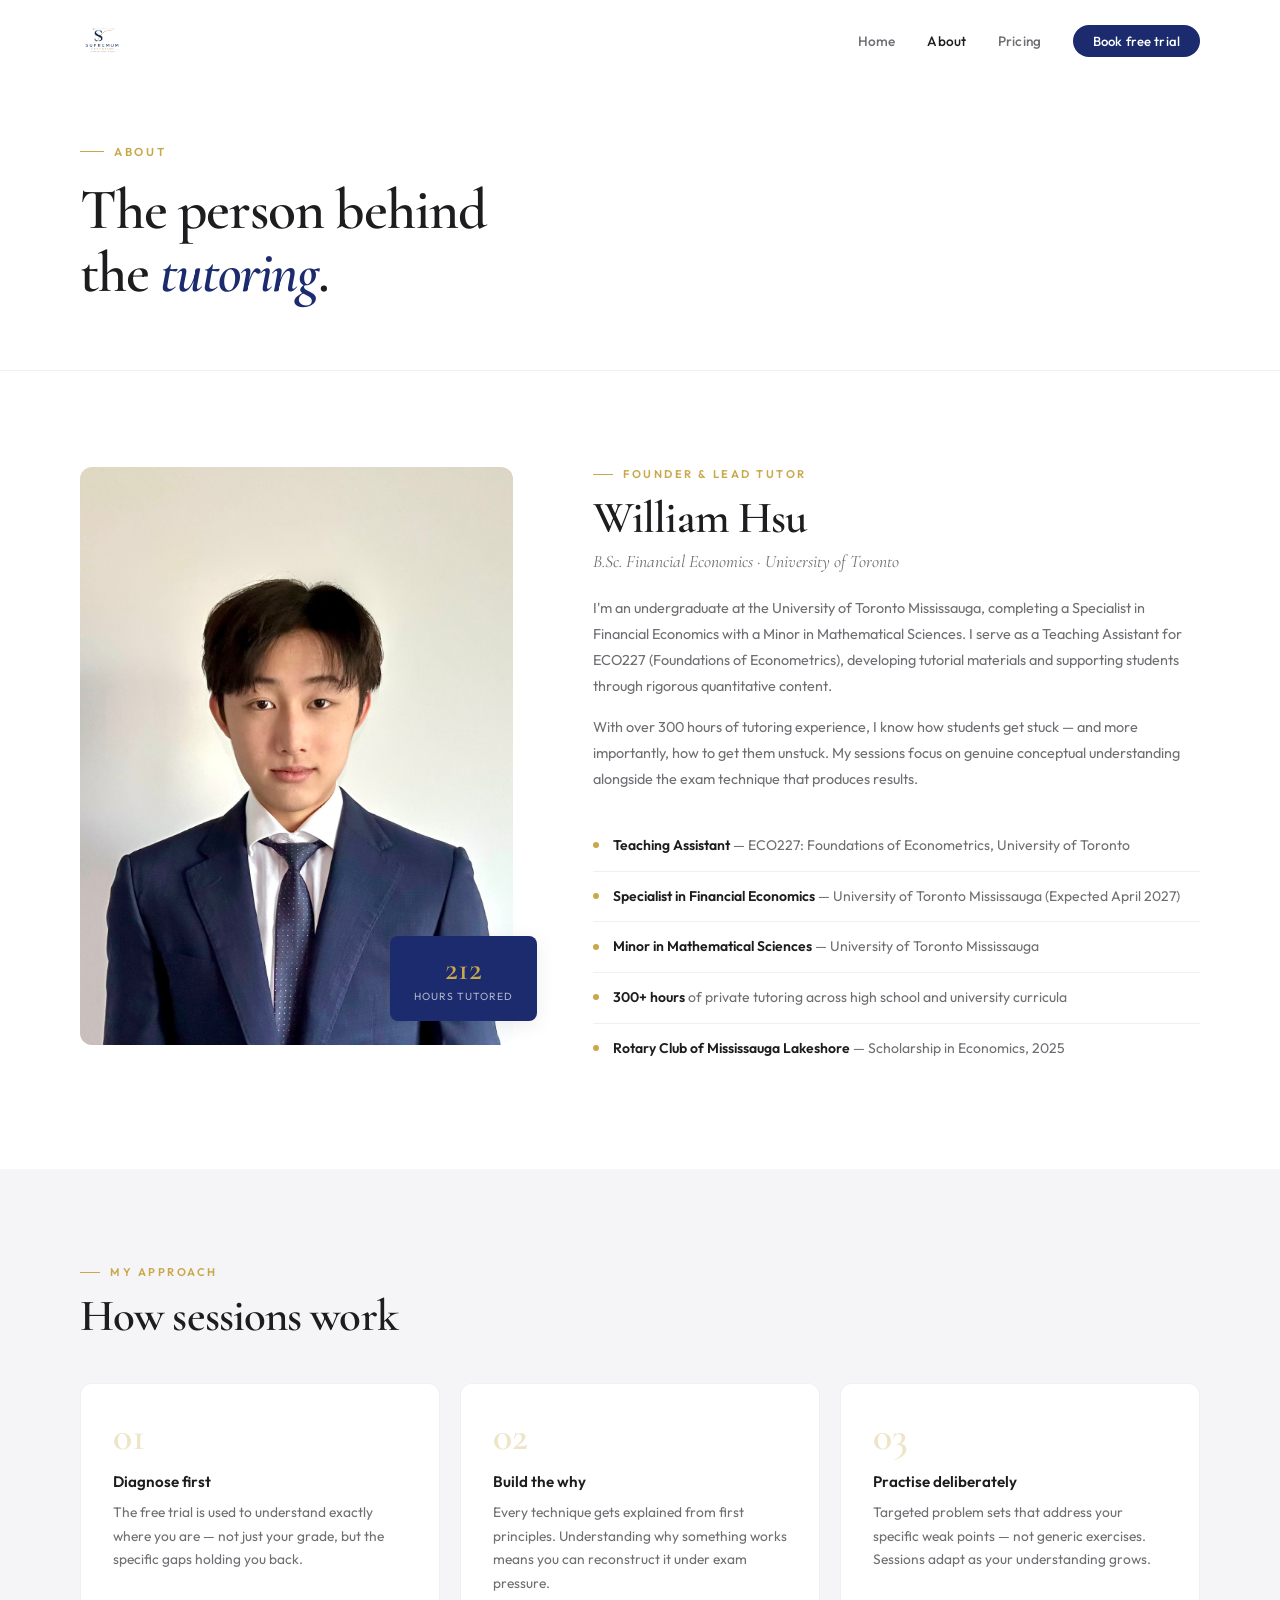
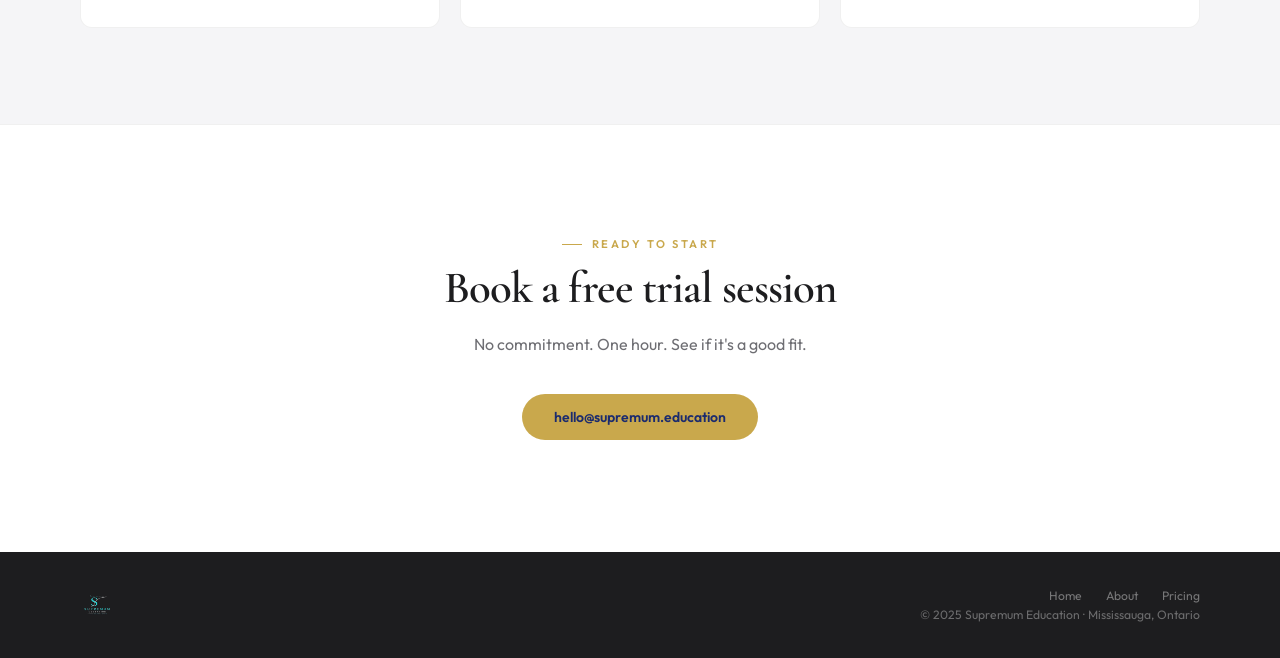
==== about/index.html @ 0abe9267 "Update index.html" ====
<!DOCTYPE html>
<html lang="en">
<head>
    <meta charset="UTF-8">
    <meta name="viewport" content="width=device-width, initial-scale=1.0">
    <title>About | Supremum Education</title>
    <meta name="description" content="Meet William Hsu — Teaching Assistant at the University of Toronto and founder of Supremum Education.">
    <link rel="icon" type="image/png" href="../logo.png">
    <link rel="preconnect" href="https://fonts.googleapis.com">
    <link rel="preconnect" href="https://fonts.gstatic.com" crossorigin>
    <link href="https://fonts.googleapis.com/css2?family=Cormorant+Garamond:ital,wght@0,300;0,400;0,500;0,600;0,700;1,400;1,500&family=Outfit:wght@300;400;500;600&display=swap" rel="stylesheet">
    <link rel="stylesheet" href="../style.css">
</head>
<body>

<div id="scroll-progress"></div>

<nav id="navbar" class="scrolled">
    <div class="nav-logo">
        <a href="/"><img src="../logo.png" alt="Supremum Education"></a>
    </div>
    <ul class="nav-links">
        <li><a href="/">Home</a></li>
        <li><a href="/about/" class="active">About</a></li>
        <li><a href="/pricing/">Pricing</a></li>
        <li><a href="/#contact" class="nav-cta">Book free trial</a></li>
    </ul>
    <button class="hamburger" id="hamburger" aria-label="Toggle menu" aria-expanded="false">
        <span></span><span></span><span></span>
    </button>
</nav>

<div class="page-hero">
    <div class="page-hero-content">
        <div class="page-eyebrow">About</div>
        <h1>The person behind<br>the <em>tutoring</em>.</h1>
    </div>
</div>

<section id="about-content">
    <div class="about-grid">
        <div class="about-image-wrap reveal">
            <div class="about-frame">
                <img src="../headshot.jpg" alt="William Hsu" onerror="this.style.display='none';this.nextElementSibling.style.display='flex'">
                <div class="about-placeholder" style="display:none;">
                    <svg width="48" height="48" viewBox="0 0 24 24" fill="none" stroke="currentColor" stroke-width="0.8" opacity="0.3"><path d="M20 21v-2a4 4 0 0 0-4-4H8a4 4 0 0 0-4 4v2"/><circle cx="12" cy="7" r="4"/></svg>
                    <span style="opacity:0.35;font-size:0.75rem;">headshot.jpg</span>
                </div>
            </div>
            <div class="about-badge">
                <div class="badge-num" data-count="300">300</div>
                <div class="badge-label">Hours tutored</div>
            </div>
        </div>
        <div>
            <div class="section-tag reveal">Founder & lead tutor</div>
            <h2 class="section-h2 reveal d1" style="margin-bottom:0.4rem;">William Hsu</h2>
            <div class="about-role reveal d1">B.Sc. Financial Economics · University of Toronto</div>
            <p class="about-bio reveal d2">I'm an undergraduate at the University of Toronto Mississauga, completing a Specialist in Financial Economics with a Minor in Mathematical Sciences. I serve as a Teaching Assistant for ECO227 (Foundations of Econometrics), developing tutorial materials and supporting students through rigorous quantitative content.</p>
            <p class="about-bio reveal d2">With over 300 hours of tutoring experience, I know how students get stuck — and more importantly, how to get them unstuck. My sessions focus on genuine conceptual understanding alongside the exam technique that produces results.</p>
            <ul class="credentials reveal d3">
                <li class="cred"><div class="cred-dot"></div><div class="cred-text"><strong>Teaching Assistant</strong> — ECO227: Foundations of Econometrics, University of Toronto</div></li>
                <li class="cred"><div class="cred-dot"></div><div class="cred-text"><strong>Specialist in Financial Economics</strong> — University of Toronto Mississauga (Expected April 2027)</div></li>
                <li class="cred"><div class="cred-dot"></div><div class="cred-text"><strong>Minor in Mathematical Sciences</strong> — University of Toronto Mississauga</div></li>
                <li class="cred"><div class="cred-dot"></div><div class="cred-text"><strong>300+ hours</strong> of private tutoring across high school and university curricula</div></li>
                <li class="cred"><div class="cred-dot"></div><div class="cred-text"><strong>Rotary Club of Mississauga Lakeshore</strong> — Scholarship in Economics, 2025</div></li>
            </ul>
        </div>
    </div>
</section>

<div class="approach-strip">
    <div class="section-inner" style="margin-bottom:2.5rem;">
        <div class="section-tag reveal">My approach</div>
        <h2 class="section-h2 reveal d1" style="margin-bottom:0;">How sessions work</h2>
    </div>
    <div class="approach-grid">
        <div class="approach-card reveal">
            <div class="approach-num">01</div>
            <div class="approach-title">Diagnose first</div>
            <p class="approach-desc">The free trial is used to understand exactly where you are — not just your grade, but the specific gaps holding you back.</p>
        </div>
        <div class="approach-card reveal d1">
            <div class="approach-num">02</div>
            <div class="approach-title">Build the why</div>
            <p class="approach-desc">Every technique gets explained from first principles. Understanding why something works means you can reconstruct it under exam pressure.</p>
        </div>
        <div class="approach-card reveal d2">
            <div class="approach-num">03</div>
            <div class="approach-title">Practise deliberately</div>
            <p class="approach-desc">Targeted problem sets that address your specific weak points — not generic exercises. Sessions adapt as your understanding grows.</p>
        </div>
    </div>
</div>

<section class="cta-section">
    <div class="section-tag reveal" style="justify-content:center;">Ready to start</div>
    <h2 class="section-h2 reveal d1" style="text-align:center;">Book a free trial session</h2>
    <p class="reveal d2">No commitment. One hour. See if it's a good fit.</p>
    <div class="reveal d3">
        <a href="mailto:hello@supremum.education" class="btn-gold">hello@supremum.education</a>
    </div>
</section>

<footer>
    <img src="../logo.png" alt="Supremum Education">
    <div class="footer-right">
        <div class="footer-links">
            <a href="/">Home</a>
            <a href="/about/">About</a>
            <a href="/pricing/">Pricing</a>
        </div>
        <div class="footer-copy">© 2025 Supremum Education · Mississauga, Ontario</div>
    </div>
</footer>

<script src="../main.js"></script>
</body>
</html>
---- style.css ----
/* ═══════════════════════════════════════════════
   Supremum Education — style.css
   Clean, minimal, Apple-inspired design system
═══════════════════════════════════════════════ */

:root {
  --bg:           #FFFFFF;
  --bg-soft:      #F5F5F7;
  --bg-subtle:    #FAFAFA;
  --navy:         #1B2B6E;
  --navy-dark:    #0f1a45;
  --gold:         #C9A84C;
  --gold-light:   #dfc06e;
  --gold-pale:    #F5EDD8;
  --text:         #1D1D1F;
  --text-muted:   #6E6E73;
  --text-light:   #86868B;
  --border:       rgba(0,0,0,0.1);
  --border-soft:  rgba(0,0,0,0.06);
  --ease-spring:  cubic-bezier(0.16, 1, 0.3, 1);
  --ease-out:     cubic-bezier(0.4, 0, 0.2, 1);
  --shadow-sm:    0 1px 4px rgba(0,0,0,0.06);
  --shadow-md:    0 4px 20px rgba(0,0,0,0.08);
  --shadow-lg:    0 12px 48px rgba(0,0,0,0.1);
  --radius:       12px;
  --radius-sm:    8px;
  --radius-pill:  999px;
}

*, *::before, *::after { margin: 0; padding: 0; box-sizing: border-box; }
html { scroll-behavior: smooth; }

body {
  font-family: 'Outfit', sans-serif;
  color: var(--text);
  background: var(--bg);
  overflow-x: hidden;
  -webkit-font-smoothing: antialiased;
  animation: bodyIn 0.4s ease both;
}
@keyframes bodyIn {
  from { opacity: 0; }
  to   { opacity: 1; }
}

/* ── SCROLL PROGRESS ── */
#scroll-progress {
  position: fixed; top: 0; left: 0; right: 0; height: 2px;
  background: var(--gold); transform: scaleX(0); transform-origin: left;
  z-index: 200; pointer-events: none;
  box-shadow: 0 0 6px rgba(201,168,76,0.4);
}

/* ── NAV ── */
nav {
  position: fixed; top: 0; left: 0; right: 0; z-index: 100;
  padding: 1.1rem 5rem;
  display: flex; align-items: center; justify-content: space-between;
  background: rgba(255,255,255,0.82);
  backdrop-filter: blur(20px); -webkit-backdrop-filter: blur(20px);
  border-bottom: 1px solid transparent;
  transition: border-color 0.3s, padding 0.3s var(--ease-out);
}
nav.scrolled {
  border-bottom-color: var(--border-soft);
  padding-top: 0.85rem; padding-bottom: 0.85rem;
}
.nav-logo img {
  height: 44px; width: auto; display: block;
  transition: transform 0.3s var(--ease-spring), opacity 0.2s;
}
.nav-logo img:hover { transform: scale(1.04); }

.nav-links { display: flex; gap: 2rem; list-style: none; align-items: center; }
.nav-links a {
  text-decoration: none; color: var(--text-muted);
  font-size: 0.85rem; font-weight: 500; letter-spacing: 0.01em;
  transition: color 0.2s; position: relative;
}
.nav-links a:not(.nav-cta):hover { color: var(--text); }
.nav-links a.active { color: var(--text); }

.nav-cta {
  background: var(--navy) !important; color: #fff !important;
  padding: 0.5rem 1.25rem; border-radius: var(--radius-pill);
  font-size: 0.82rem !important; font-weight: 500 !important;
  transition: background 0.25s, transform 0.2s var(--ease-spring),
              box-shadow 0.25s !important;
}
.nav-cta:hover {
  background: var(--navy-dark) !important;
  transform: translateY(-1px) !important;
  box-shadow: 0 4px 16px rgba(27,43,110,0.22) !important;
}

/* Hamburger */
.hamburger {
  display: none; flex-direction: column; gap: 5px;
  background: none; border: none; cursor: pointer; padding: 4px;
}
.hamburger span {
  display: block; width: 22px; height: 1.5px;
  background: var(--text); border-radius: 2px;
  transition: transform 0.3s var(--ease-spring), opacity 0.2s;
}
.hamburger.open span:nth-child(1) { transform: translateY(6.5px) rotate(45deg); }
.hamburger.open span:nth-child(2) { opacity: 0; }
.hamburger.open span:nth-child(3) { transform: translateY(-6.5px) rotate(-45deg); }

/* ── INNER PAGE HEADER ── */
.page-hero {
  background: var(--bg);
  padding: 9rem 5rem 4rem;
  border-bottom: 1px solid var(--border-soft);
}
.page-hero-content { max-width: 1200px; margin: 0 auto; }
.page-eyebrow {
  color: var(--gold); font-size: 0.72rem; font-weight: 600;
  letter-spacing: 0.22em; text-transform: uppercase;
  display: flex; align-items: center; gap: 0.65rem; margin-bottom: 1.25rem;
  opacity: 0; animation: fadeUp 0.6s 0.1s var(--ease-spring) forwards;
}
.page-eyebrow::before { content:''; width: 24px; height: 1px; background: var(--gold); }
.page-hero h1 {
  font-family: 'Cormorant Garamond', serif;
  font-size: clamp(2.25rem, 4.5vw, 4rem);
  font-weight: 600; color: var(--text); line-height: 1.1;
  letter-spacing: -0.02em;
  opacity: 0; animation: fadeUp 0.7s 0.2s var(--ease-spring) forwards;
}
.page-hero h1 em { color: var(--navy); font-style: italic; }

/* ── SECTION UTILITIES ── */
.section-inner { max-width: 1200px; margin: 0 auto; }
.section-tag {
  color: var(--gold); font-size: 0.7rem; font-weight: 600;
  letter-spacing: 0.22em; text-transform: uppercase; margin-bottom: 0.75rem;
  display: flex; align-items: center; gap: 0.65rem;
}
.section-tag::before { content:''; width: 20px; height: 1px; background: var(--gold); }
.section-h2 {
  font-family: 'Cormorant Garamond', serif;
  font-size: clamp(1.9rem, 3.5vw, 3rem); font-weight: 600;
  color: var(--text); line-height: 1.15; letter-spacing: -0.02em;
  margin-bottom: 3rem;
}

/* ── BUTTONS ── */
.btn-primary {
  background: var(--navy); color: #fff;
  padding: 0.875rem 2rem; border-radius: var(--radius-pill);
  font-size: 0.875rem; font-weight: 500; letter-spacing: 0.01em;
  text-decoration: none; display: inline-block; border: none; cursor: pointer;
  transition: background 0.25s, transform 0.2s var(--ease-spring), box-shadow 0.25s;
  position: relative; overflow: hidden;
}
.btn-primary:hover {
  background: var(--navy-dark);
  transform: translateY(-1px);
  box-shadow: 0 4px 20px rgba(27,43,110,0.25);
}
.btn-primary:active { transform: scale(0.98); }

.btn-text {
  color: var(--navy); text-decoration: none;
  font-size: 0.875rem; font-weight: 500;
  display: inline-flex; align-items: center; gap: 0.4rem;
  transition: gap 0.3s var(--ease-spring), opacity 0.2s;
}
.btn-text:hover { gap: 0.7rem; opacity: 0.75; }
.btn-text svg { transition: transform 0.3s var(--ease-spring); }
.btn-text:hover svg { transform: translateX(3px); }

.btn-gold {
  background: var(--gold); color: var(--navy);
  padding: 0.875rem 2rem; border-radius: var(--radius-pill);
  font-size: 0.875rem; font-weight: 600;
  text-decoration: none; display: inline-block;
  transition: background 0.25s, transform 0.2s var(--ease-spring), box-shadow 0.25s;
  animation: subtleGlow 3s ease-in-out infinite;
}
.btn-gold:hover {
  background: var(--gold-light); transform: translateY(-1px);
  box-shadow: 0 4px 20px rgba(201,168,76,0.3);
  animation: none;
}
@keyframes subtleGlow {
  0%,100% { box-shadow: 0 0 0 rgba(201,168,76,0); }
  50%      { box-shadow: 0 0 20px rgba(201,168,76,0.25); }
}

.btn-outline {
  background: transparent; color: var(--text);
  padding: 0.875rem 2rem; border-radius: var(--radius-pill);
  font-size: 0.875rem; font-weight: 500;
  text-decoration: none; display: inline-block;
  border: 1px solid var(--border);
  transition: border-color 0.25s, background 0.25s, transform 0.2s var(--ease-spring);
}
.btn-outline:hover { border-color: rgba(0,0,0,0.25); background: var(--bg-soft); }

/* ── HOME HERO ── */
#home {
  min-height: 88vh; background: var(--bg);
  display: flex; align-items: center;
  padding: 7rem 5rem 5rem;
  position: relative;
  border-bottom: 1px solid var(--border-soft);
}
.hero-content {
  max-width: 1200px; margin: 0 auto; width: 100%;
  will-change: transform;
}
.eyebrow {
  display: inline-flex; align-items: center; gap: 0.65rem;
  color: var(--gold); font-size: 0.72rem; font-weight: 600;
  letter-spacing: 0.22em; text-transform: uppercase; margin-bottom: 2rem;
  opacity: 0; animation: fadeUp 0.6s 0.1s var(--ease-spring) forwards;
}
.eyebrow::before { content:''; width: 24px; height: 1px; background: var(--gold); }

.hero-h1 {
  font-family: 'Cormorant Garamond', serif;
  font-size: clamp(3.5rem, 7vw, 6.5rem);
  font-weight: 600; color: var(--text);
  line-height: 1.04; letter-spacing: -0.02em;
  margin-bottom: 2rem; max-width: 820px;
  opacity: 0; animation: fadeUp 0.7s 0.22s var(--ease-spring) forwards;
}
.hero-h1 em { color: var(--navy); font-style: italic; }

.hero-sub {
  font-size: 1.15rem; color: var(--text-muted);
  max-width: 520px; line-height: 1.7; font-weight: 300; margin-bottom: 3rem;
  opacity: 0; animation: fadeUp 0.7s 0.38s var(--ease-spring) forwards;
}

.hero-actions {
  display: flex; gap: 1rem; align-items: center; margin-bottom: 4rem;
  opacity: 0; animation: fadeUp 0.7s 0.52s var(--ease-spring) forwards;
}

.hero-stats {
  display: flex; align-items: center; gap: 2.5rem;
  padding-top: 2.5rem; border-top: 1px solid var(--border-soft);
  opacity: 0; animation: fadeUp 0.7s 0.66s var(--ease-spring) forwards;
}
.stat-num {
  font-family: 'Cormorant Garamond', serif;
  font-size: 2.25rem; font-weight: 600; color: var(--text); line-height: 1;
}
.stat-label {
  color: var(--text-light); font-size: 0.72rem;
  letter-spacing: 0.08em; text-transform: uppercase; margin-top: 0.3rem;
}
.stat-divider { width: 1px; height: 36px; background: var(--border); flex-shrink: 0; }

/* ── SERVICES ── */
#services { background: var(--bg-soft); padding: 7rem 5rem; }
.services-grid {
  display: grid; grid-template-columns: repeat(2, 1fr); gap: 1px;
  background: var(--border-soft); border: 1px solid var(--border-soft);
  border-radius: var(--radius); overflow: hidden;
}
.service-card {
  background: var(--bg); padding: 2.5rem;
  position: relative; overflow: hidden;
  transition: background 0.3s;
}
.service-card::after {
  content: ''; position: absolute; bottom: 0; left: 2.5rem; right: 2.5rem;
  height: 1px; background: var(--gold);
  transform: scaleX(0); transform-origin: left;
  transition: transform 0.4s var(--ease-spring);
}
.service-card:hover { background: var(--bg-subtle); }
.service-card:hover::after { transform: scaleX(1); }
.service-level {
  font-size: 0.68rem; font-weight: 600; letter-spacing: 0.18em;
  text-transform: uppercase; color: var(--gold); margin-bottom: 0.75rem;
}
.service-name {
  font-family: 'Cormorant Garamond', serif;
  font-size: 1.7rem; font-weight: 600; color: var(--text); margin-bottom: 0.85rem;
  letter-spacing: -0.01em;
}
.service-desc { color: var(--text-muted); line-height: 1.7; font-size: 0.9rem; }
.service-topics { margin-top: 1.25rem; display: flex; flex-wrap: wrap; gap: 0.4rem; }
.topic-tag {
  background: var(--bg-soft); color: var(--text-muted);
  font-size: 0.7rem; padding: 0.25rem 0.7rem; font-weight: 500;
  border-radius: var(--radius-pill); border: 1px solid var(--border-soft);
  transition: background 0.2s, color 0.2s;
}
.topic-tag:hover { background: var(--gold-pale); color: var(--navy); }

/* ── TESTIMONIALS ── */
#testimonials { background: var(--bg); padding: 7rem 5rem; }
.testimonials-grid { display: grid; grid-template-columns: repeat(3, 1fr); gap: 1.25rem; }
.testi-card {
  background: var(--bg-soft); padding: 2rem 1.75rem;
  border-radius: var(--radius); border: 1px solid var(--border-soft);
  transition: transform 0.4s var(--ease-spring), box-shadow 0.4s var(--ease-out),
              border-color 0.3s;
}
.testi-card:hover {
  transform: translateY(-4px);
  box-shadow: var(--shadow-md);
  border-color: rgba(201,168,76,0.25);
}
.quote-mark {
  font-family: 'Cormorant Garamond', serif;
  font-size: 4rem; color: var(--gold); line-height: 0.7;
  margin-bottom: 0.75rem; opacity: 0.5;
  transition: opacity 0.3s;
}
.testi-card:hover .quote-mark { opacity: 0.8; }
.testi-text {
  font-size: 0.9rem; line-height: 1.75; color: var(--text);
  font-style: italic; margin-bottom: 1.5rem;
}
.testi-divider { height: 1px; background: var(--border-soft); margin-bottom: 1rem; }
.testi-name { font-weight: 600; color: var(--text); font-size: 0.875rem; }
.testi-role { color: var(--text-light); font-size: 0.775rem; margin-top: 0.15rem; }

/* ── ABOUT PAGE ── */
#about-content { padding: 6rem 5rem; background: var(--bg); }
.about-grid {
  max-width: 1200px; margin: 0 auto;
  display: grid; grid-template-columns: 1fr 1.4fr;
  gap: 5rem; align-items: start;
}
.about-image-wrap { position: relative; }
.about-frame {
  width: 100%; aspect-ratio: 3/4;
  background: var(--bg-soft); overflow: hidden;
  border-radius: var(--radius);
}
.about-frame img {
  width: 100%; height: 100%; object-fit: cover; display: block;
  transition: transform 0.6s var(--ease-out);
}
.about-frame:hover img { transform: scale(1.03); }
.about-placeholder {
  width: 100%; height: 100%;
  display: flex; flex-direction: column; align-items: center; justify-content: center;
  background: var(--bg-soft); color: var(--text-light); gap: 0.6rem; font-size: 0.8rem;
}
.about-badge {
  position: absolute; bottom: 1.5rem; right: -1.5rem;
  background: var(--navy); color: #fff;
  padding: 1.1rem 1.5rem; text-align: center;
  border-radius: var(--radius-sm);
  box-shadow: var(--shadow-md);
  transition: transform 0.4s var(--ease-spring);
}
.about-image-wrap:hover .about-badge { transform: translateY(-3px); }
.badge-num {
  font-family: 'Cormorant Garamond', serif;
  font-size: 2rem; font-weight: 600; color: var(--gold); line-height: 1;
}
.badge-label {
  font-size: 0.65rem; letter-spacing: 0.1em;
  text-transform: uppercase; opacity: 0.65; margin-top: 0.3rem;
}
.about-role {
  font-family: 'Cormorant Garamond', serif;
  font-size: 1.1rem; font-style: italic; color: var(--text-muted); margin-bottom: 1.5rem;
}
.about-bio { color: var(--text-muted); line-height: 1.8; font-size: 0.9rem; margin-bottom: 1rem; }
.credentials { list-style: none; margin-top: 1.75rem; display: flex; flex-direction: column; gap: 0; }
.cred {
  display: flex; align-items: flex-start; gap: 0.875rem;
  padding: 0.875rem 0; border-bottom: 1px solid var(--border-soft);
  transition: transform 0.2s var(--ease-spring);
}
.cred:hover { transform: translateX(4px); }
.cred:last-child { border-bottom: none; }
.cred-dot {
  width: 6px; height: 6px; background: var(--gold);
  border-radius: 50%; margin-top: 0.45rem; flex-shrink: 0;
  transition: transform 0.3s var(--ease-spring);
}
.cred:hover .cred-dot { transform: scale(1.6); }
.cred-text { font-size: 0.875rem; line-height: 1.55; color: var(--text-muted); }
.cred-text strong { color: var(--text); font-weight: 600; }

/* ── APPROACH STRIP ── */
.approach-strip { background: var(--bg-soft); padding: 6rem 5rem; }
.approach-grid {
  max-width: 1200px; margin: 0 auto;
  display: grid; grid-template-columns: repeat(3, 1fr);
  gap: 1.25rem;
}
.approach-card {
  background: var(--bg); padding: 2rem;
  border-radius: var(--radius); border: 1px solid var(--border-soft);
  transition: transform 0.35s var(--ease-spring), box-shadow 0.35s var(--ease-out);
}
.approach-card:hover { transform: translateY(-3px); box-shadow: var(--shadow-md); }
.approach-num {
  font-family: 'Cormorant Garamond', serif;
  font-size: 2.5rem; font-weight: 600; color: var(--gold);
  opacity: 0.3; line-height: 1; margin-bottom: 1rem;
  transition: opacity 0.3s;
}
.approach-card:hover .approach-num { opacity: 0.6; }
.approach-title { font-weight: 600; color: var(--text); font-size: 0.95rem; margin-bottom: 0.65rem; }
.approach-desc { color: var(--text-muted); font-size: 0.86rem; line-height: 1.7; }

/* ── PRICING ── */
#pricing-content { padding: 6rem 5rem; background: var(--bg-soft); }
#pricing-content .section-h2 { color: var(--text); }
.pricing-lead {
  color: var(--text-muted); font-size: 1rem; max-width: 520px;
  line-height: 1.7; margin-bottom: 3.5rem; font-weight: 300;
}
.pricing-grid {
  max-width: 1200px; margin: 0 auto;
  display: grid; grid-template-columns: repeat(3, 1fr); gap: 1.25rem;
}
.p-card {
  background: var(--bg); padding: 2.5rem;
  border-radius: var(--radius); border: 1px solid var(--border-soft);
  transition: transform 0.35s var(--ease-spring), box-shadow 0.35s var(--ease-out),
              border-color 0.3s;
}
.p-card:hover { transform: translateY(-4px); box-shadow: var(--shadow-md); }
.p-card.featured {
  background: var(--navy); border-color: var(--navy);
  box-shadow: var(--shadow-md);
}
.p-card.featured:hover { box-shadow: 0 12px 48px rgba(27,43,110,0.25); }
.p-tag {
  font-size: 0.68rem; font-weight: 600; letter-spacing: 0.18em;
  text-transform: uppercase; color: var(--text-light); margin-bottom: 1.25rem;
}
.p-card.featured .p-tag { color: rgba(255,255,255,0.5); }
.p-price {
  font-family: 'Cormorant Garamond', serif;
  font-size: 4rem; font-weight: 600; color: var(--text); line-height: 1;
}
.p-card.featured .p-price { color: #fff; }
.p-price sup { font-size: 1.5rem; vertical-align: top; margin-top: 0.65rem; }
.p-sub { color: var(--text-light); font-size: 0.8rem; margin: 0.4rem 0 1.75rem; }
.p-card.featured .p-sub { color: rgba(255,255,255,0.45); }
.p-divider { height: 1px; background: var(--border-soft); margin-bottom: 1.75rem; }
.p-card.featured .p-divider { background: rgba(255,255,255,0.1); }
.p-features { list-style: none; display: flex; flex-direction: column; gap: 0.75rem; }
.p-features li {
  display: flex; align-items: flex-start; gap: 0.65rem;
  color: var(--text-muted); font-size: 0.875rem; line-height: 1.5;
}
.p-card.featured .p-features li { color: rgba(255,255,255,0.75); }
.chk { color: var(--gold); font-weight: 700; flex-shrink: 0; }

/* ── REFERRAL ── */
.referral-section { background: var(--bg); padding: 5rem 5rem; border-top: 1px solid var(--border-soft); }
.referral-inner {
  max-width: 1200px; margin: 0 auto;
  display: grid; grid-template-columns: 1fr 1fr; gap: 4rem; align-items: center;
}
.referral-title {
  font-family: 'Cormorant Garamond', serif;
  font-size: clamp(1.6rem, 2.5vw, 2.25rem); font-weight: 600;
  color: var(--text); margin-bottom: 1rem; letter-spacing: -0.01em;
}
.referral-desc { color: var(--text-muted); line-height: 1.75; font-size: 0.9rem; }
.referral-cards { display: flex; flex-direction: column; gap: 0.875rem; }
.r-card {
  background: var(--bg-soft); border-left: 2px solid var(--gold);
  padding: 1.25rem 1.5rem; border-radius: 0 var(--radius-sm) var(--radius-sm) 0;
  transition: transform 0.25s var(--ease-spring), box-shadow 0.25s;
}
.r-card:hover { transform: translateX(3px); box-shadow: var(--shadow-sm); }
.r-card-title { font-weight: 600; color: var(--text); font-size: 0.875rem; margin-bottom: 0.3rem; }
.r-card-desc { color: var(--text-muted); font-size: 0.835rem; line-height: 1.6; }

/* ── FAQ ── */
.faq-section { background: var(--bg-soft); padding: 6rem 5rem; }
.faq-inner { max-width: 720px; margin: 0 auto; }
.faq-item { border-bottom: 1px solid var(--border-soft); padding: 1.5rem 0; }
.faq-item:first-of-type { border-top: 1px solid var(--border-soft); }
.faq-q {
  font-weight: 600; color: var(--text); font-size: 0.95rem;
  cursor: pointer; display: flex; justify-content: space-between; align-items: center; gap: 1rem;
  list-style: none; user-select: none; transition: color 0.2s;
}
.faq-q::-webkit-details-marker { display: none; }
.faq-q:hover { color: var(--navy); }
.faq-icon {
  width: 20px; height: 20px; flex-shrink: 0;
  background: var(--bg-soft); border: 1px solid var(--border);
  border-radius: 50%;
  display: flex; align-items: center; justify-content: center;
  font-size: 0.8rem; color: var(--text-muted);
  transition: transform 0.35s var(--ease-spring), background 0.2s, color 0.2s;
}
.faq-q:hover .faq-icon { background: var(--gold-pale); color: var(--navy); border-color: var(--gold); }
details[open] .faq-icon { transform: rotate(45deg); }
.faq-a { color: var(--text-muted); line-height: 1.75; font-size: 0.9rem; padding-top: 0.875rem; }

/* ── CTA ── */
.cta-section {
  background: var(--bg); padding: 7rem 5rem;
  text-align: center; border-top: 1px solid var(--border-soft);
}
.cta-section .section-tag { justify-content: center; }
.cta-section .section-h2 { max-width: 540px; margin: 0 auto 1.25rem; }
.cta-section p { color: var(--text-muted); margin-bottom: 2.5rem; font-size: 1rem; }
.contact-email {
  display: inline-flex; align-items: center; gap: 0.5rem;
  color: var(--navy); text-decoration: none; font-weight: 600;
  font-size: 1rem; transition: opacity 0.2s, gap 0.3s var(--ease-spring);
  border-bottom: 1px solid rgba(27,43,110,0.2); padding-bottom: 2px;
}
.contact-email:hover { opacity: 0.7; gap: 0.8rem; }

/* ── FOOTER ── */
footer {
  background: var(--text); padding: 2.25rem 5rem;
  display: flex; align-items: center; justify-content: space-between;
}
footer img { height: 34px; opacity: 0.8; filter: brightness(10); transition: opacity 0.2s; }
footer img:hover { opacity: 1; }
.footer-right { display: flex; flex-direction: column; align-items: flex-end; gap: 0.25rem; }
.footer-copy { color: rgba(255,255,255,0.35); font-size: 0.76rem; }
.footer-links { display: flex; gap: 1.5rem; }
.footer-links a {
  color: rgba(255,255,255,0.4); text-decoration: none;
  font-size: 0.76rem; transition: color 0.2s;
}
.footer-links a:hover { color: rgba(255,255,255,0.8); }

/* ── ANIMATIONS ── */
@keyframes fadeUp {
  from { opacity: 0; transform: translateY(20px); }
  to   { opacity: 1; transform: translateY(0); }
}
.reveal {
  opacity: 0; transform: translateY(24px);
  transition: opacity 0.65s var(--ease-spring), transform 0.65s var(--ease-spring);
  will-change: transform, opacity;
}
.reveal.visible { opacity: 1; transform: translateY(0); }
.d1 { transition-delay: 0.08s; }
.d2 { transition-delay: 0.16s; }
.d3 { transition-delay: 0.24s; }
.d4 { transition-delay: 0.32s; }
.d5 { transition-delay: 0.40s; }

:focus-visible { outline: 2px solid var(--gold); outline-offset: 3px; border-radius: 2px; }

@media (prefers-reduced-motion: reduce) {
  *, *::before, *::after {
    animation-duration: 0.01ms !important;
    transition-duration: 0.01ms !important;
  }
  .reveal { opacity: 1; transform: none; }
}

/* ── RESPONSIVE ── */
@media (max-width: 960px) {
  nav, nav.scrolled { padding-left: 1.5rem; padding-right: 1.5rem; }
  .hamburger { display: flex; }
  .nav-links {
    display: none; position: fixed; inset: 0;
    background: rgba(255,255,255,0.97);
    backdrop-filter: blur(20px);
    flex-direction: column; align-items: center; justify-content: center;
    gap: 2rem; z-index: 99;
  }
  .nav-links.mobile-open { display: flex; }
  .nav-links a { font-size: 1.1rem; color: var(--text) !important; }
  .nav-cta { padding: 0.75rem 2rem !important; }

  #home, #services, #testimonials, #about-content,
  .approach-strip, #pricing-content, .referral-section,
  .faq-section, .cta-section, .page-hero { padding-left: 1.5rem; padding-right: 1.5rem; }
  #home { padding-top: 7rem; min-height: auto; padding-bottom: 4rem; }
  .hero-stats { gap: 1.5rem; flex-wrap: wrap; }
  .stat-divider { display: none; }
  .services-grid, .pricing-grid, .approach-grid { grid-template-columns: 1fr; }
  .testimonials-grid { grid-template-columns: 1fr; }
  .about-grid { grid-template-columns: 1fr; gap: 3rem; }
  .about-badge { right: 1rem; }
  .referral-inner { grid-template-columns: 1fr; gap: 2rem; }
  footer { flex-direction: column; gap: 1rem; text-align: center; padding: 2rem 1.5rem; }
  .footer-right { align-items: center; }
}
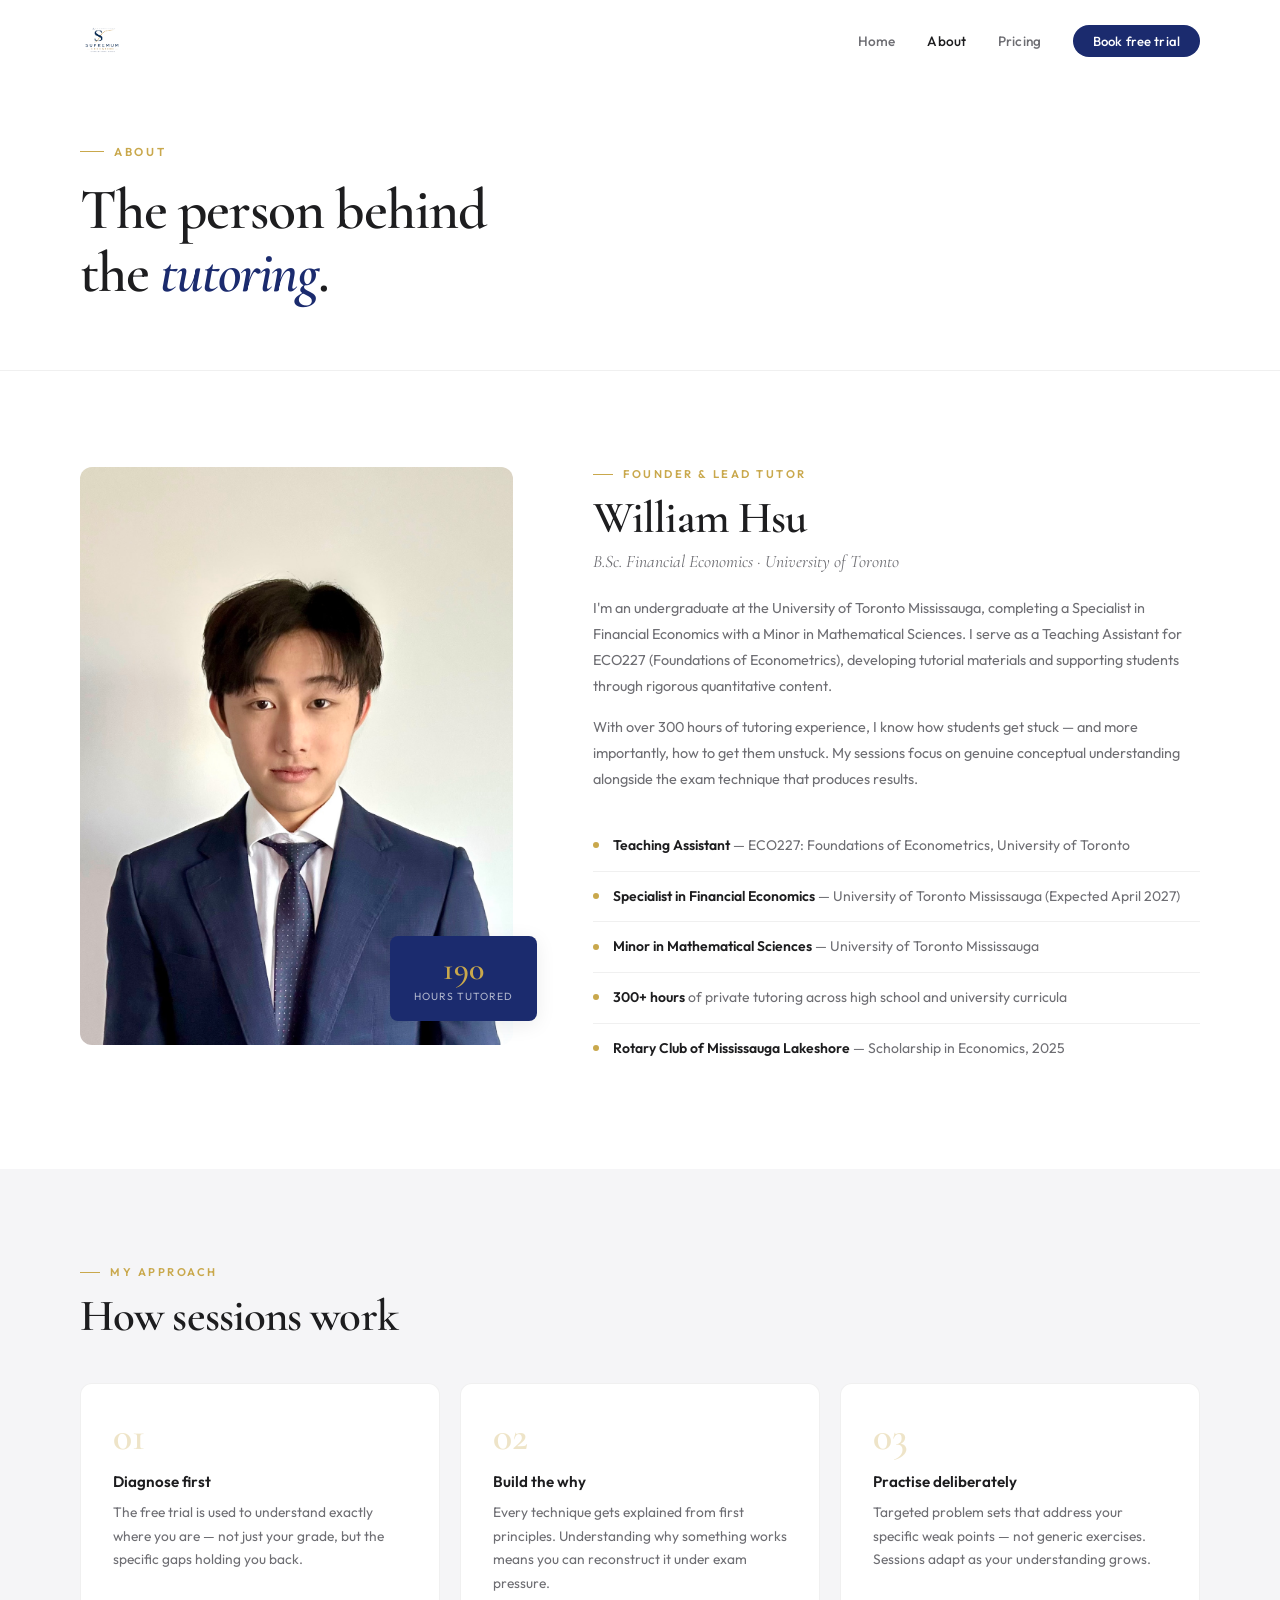
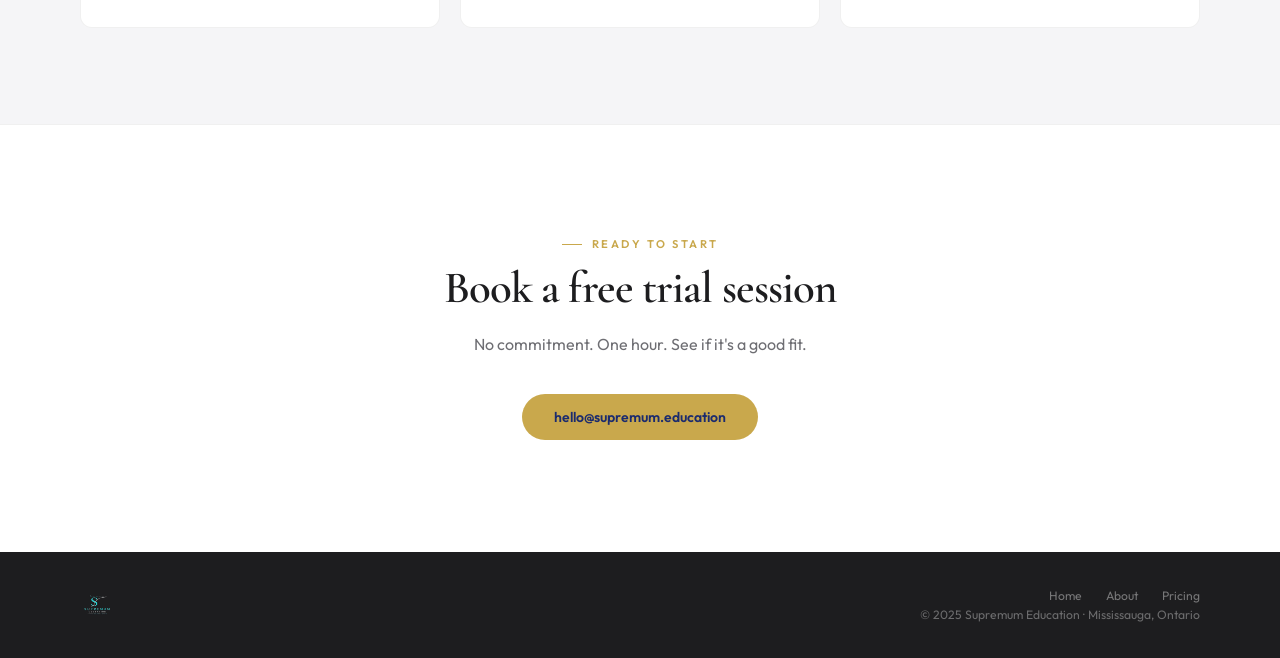
==== commit 3d237e35: "Update index.html" ====
--- a/about/index.html
+++ b/about/index.html
@@ -41,10 +41,11 @@
     <div class="about-grid">
         <div class="about-image-wrap reveal">
             <div class="about-frame">
-                <img src="../headshot.jpg" alt="William Hsu" onerror="this.style.display='none';this.nextElementSibling.style.display='flex'">
-                <div class="about-placeholder" style="display:none;">
+                <img src="../headshot.jpg" alt="William Hsu"
+                     onerror="this.src='../headshot.jpeg'; this.onerror=function(){ this.style.display='none'; document.getElementById('headshot-placeholder').style.display='flex'; }">
+                <div id="headshot-placeholder" class="about-placeholder" style="display:none;">
                     <svg width="48" height="48" viewBox="0 0 24 24" fill="none" stroke="currentColor" stroke-width="0.8" opacity="0.3"><path d="M20 21v-2a4 4 0 0 0-4-4H8a4 4 0 0 0-4 4v2"/><circle cx="12" cy="7" r="4"/></svg>
-                    <span style="opacity:0.35;font-size:0.75rem;">headshot.jpg</span>
+                    <span style="opacity:0.35;font-size:0.75rem;">Add headshot.jpg to repo root</span>
                 </div>
             </div>
             <div class="about-badge">
--- a/style.css
+++ b/style.css
@@ -561,11 +561,11 @@
 
 /* ── RESPONSIVE ── */
 @media (max-width: 960px) {
-  nav, nav.scrolled { padding-left: 1.5rem; padding-right: 1.5rem; }
+  nav, nav.scrolled { padding-left: 1.25rem; padding-right: 1.25rem; }
   .hamburger { display: flex; }
   .nav-links {
     display: none; position: fixed; inset: 0;
-    background: rgba(255,255,255,0.97);
+    background: rgba(255,255,255,0.98);
     backdrop-filter: blur(20px);
     flex-direction: column; align-items: center; justify-content: center;
     gap: 2rem; z-index: 99;
@@ -576,15 +576,46 @@
 
   #home, #services, #testimonials, #about-content,
   .approach-strip, #pricing-content, .referral-section,
-  .faq-section, .cta-section, .page-hero { padding-left: 1.5rem; padding-right: 1.5rem; }
-  #home { padding-top: 7rem; min-height: auto; padding-bottom: 4rem; }
-  .hero-stats { gap: 1.5rem; flex-wrap: wrap; }
+  .faq-section, .cta-section, .page-hero { padding-left: 1.25rem; padding-right: 1.25rem; }
+
+  /* ── HERO mobile ── */
+  #home { padding-top: 6rem; padding-bottom: 3.5rem; min-height: auto; }
+  .hero-h1 { font-size: clamp(2.4rem, 9vw, 3.5rem); margin-bottom: 1.25rem; }
+  .hero-sub { font-size: 1rem; margin-bottom: 2rem; max-width: 100%; }
+  .hero-actions { flex-direction: column; align-items: flex-start; gap: 0.875rem; margin-bottom: 2.5rem; }
+  .btn-primary, .btn-gold, .btn-outline { width: 100%; text-align: center; }
+  .btn-text { align-self: center; }
+  .hero-stats { gap: 1.5rem; flex-wrap: wrap; padding-top: 2rem; margin-top: 2.5rem; }
   .stat-divider { display: none; }
-  .services-grid, .pricing-grid, .approach-grid { grid-template-columns: 1fr; }
+  .stat-num { font-size: 1.85rem; }
+
+  /* ── SECTIONS mobile ── */
+  #services, #testimonials { padding-top: 4rem; padding-bottom: 4rem; }
+  .services-grid { grid-template-columns: 1fr; border-radius: 0; }
+  .service-card { padding: 2rem 1.5rem; }
   .testimonials-grid { grid-template-columns: 1fr; }
-  .about-grid { grid-template-columns: 1fr; gap: 3rem; }
-  .about-badge { right: 1rem; }
+  .pricing-grid, .approach-grid { grid-template-columns: 1fr; }
+  .section-h2 { margin-bottom: 2rem; }
+
+  /* ── PAGE HERO mobile ── */
+  .page-hero { padding: 7rem 1.25rem 3rem; }
+  .page-hero h1 { font-size: clamp(2rem, 8vw, 3rem); }
+
+  /* ── ABOUT mobile ── */
+  #about-content { padding: 4rem 1.25rem; }
+  .about-grid { grid-template-columns: 1fr; gap: 2.5rem; }
+  .about-badge { right: 1rem; bottom: 1.25rem; }
+
+  /* ── PRICING mobile ── */
+  #pricing-content { padding: 4rem 1.25rem; }
+  .pricing-lead { margin-bottom: 2rem; }
+  .cta-section { padding: 4rem 1.25rem; }
+
+  /* ── REFERRAL mobile ── */
+  .referral-section { padding: 4rem 1.25rem; }
   .referral-inner { grid-template-columns: 1fr; gap: 2rem; }
-  footer { flex-direction: column; gap: 1rem; text-align: center; padding: 2rem 1.5rem; }
+
+  /* ── FOOTER mobile ── */
+  footer { flex-direction: column; gap: 1rem; text-align: center; padding: 2rem 1.25rem; }
   .footer-right { align-items: center; }
 }
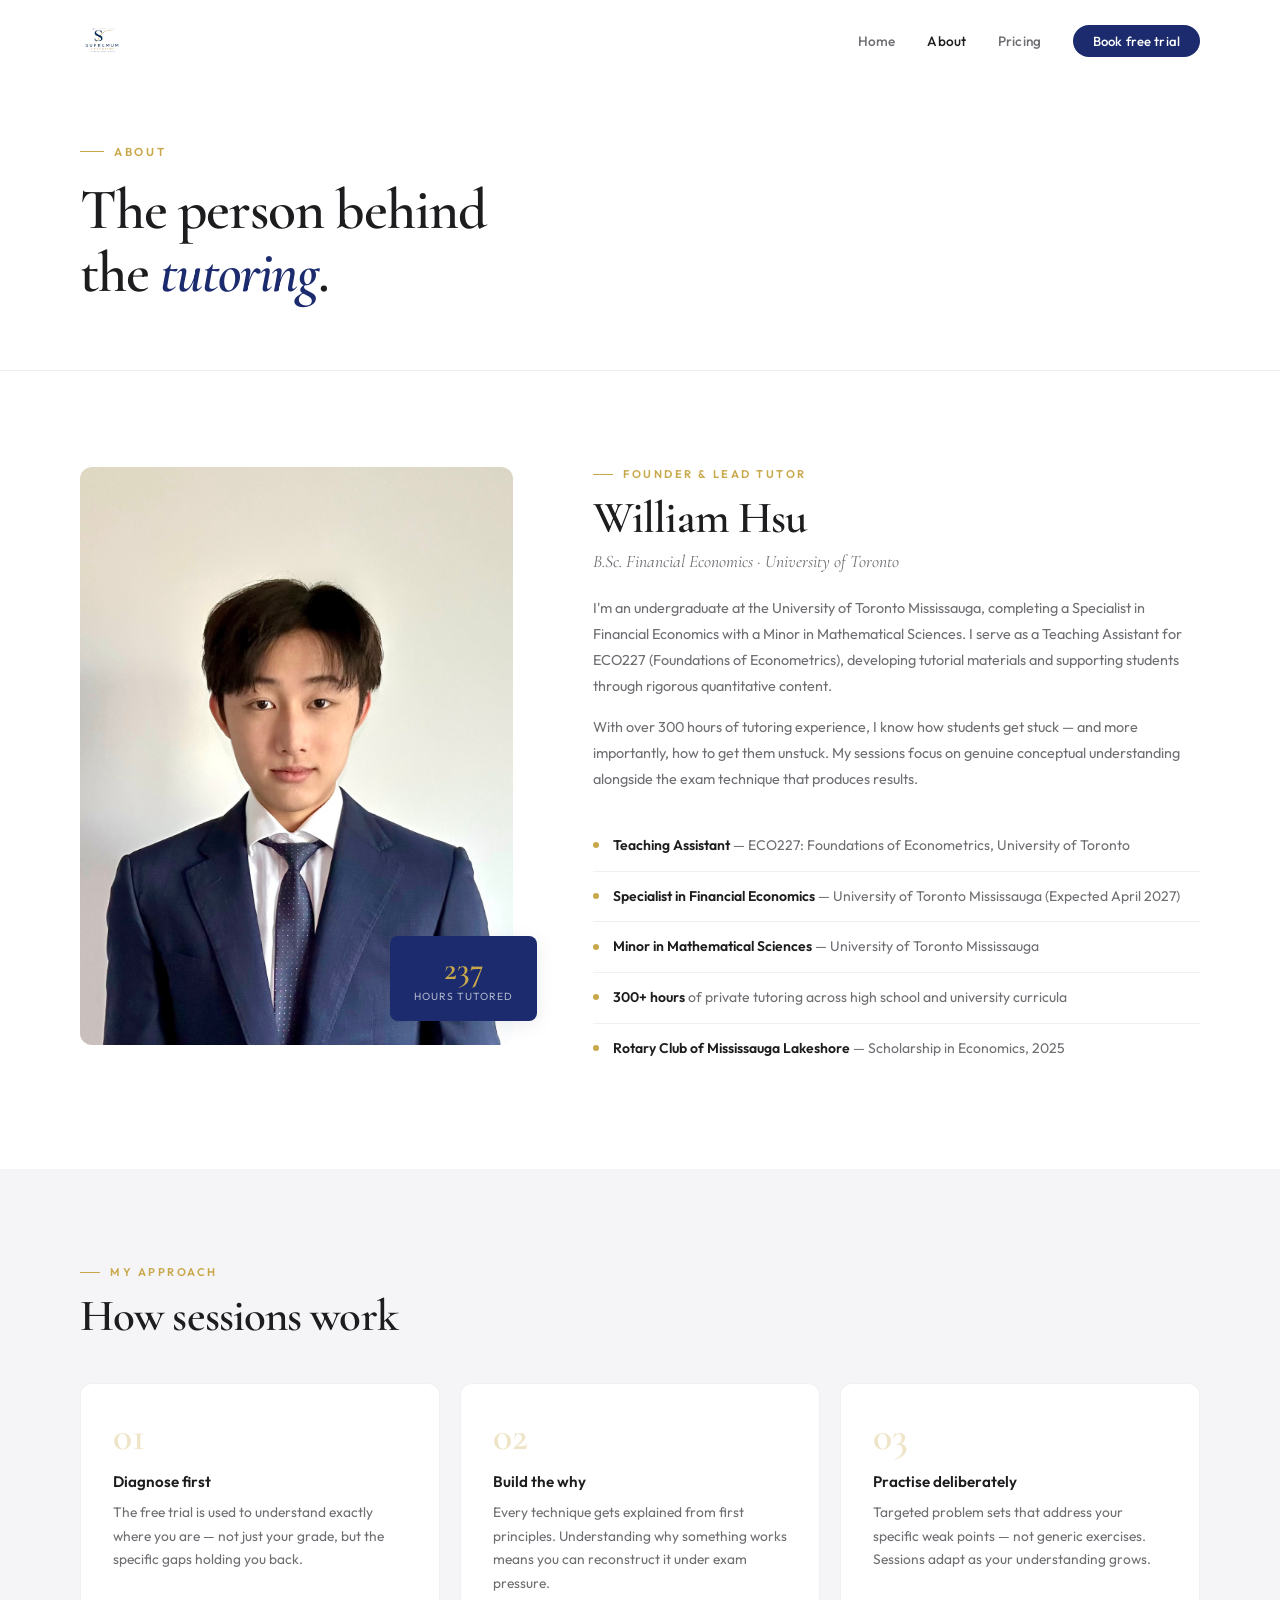
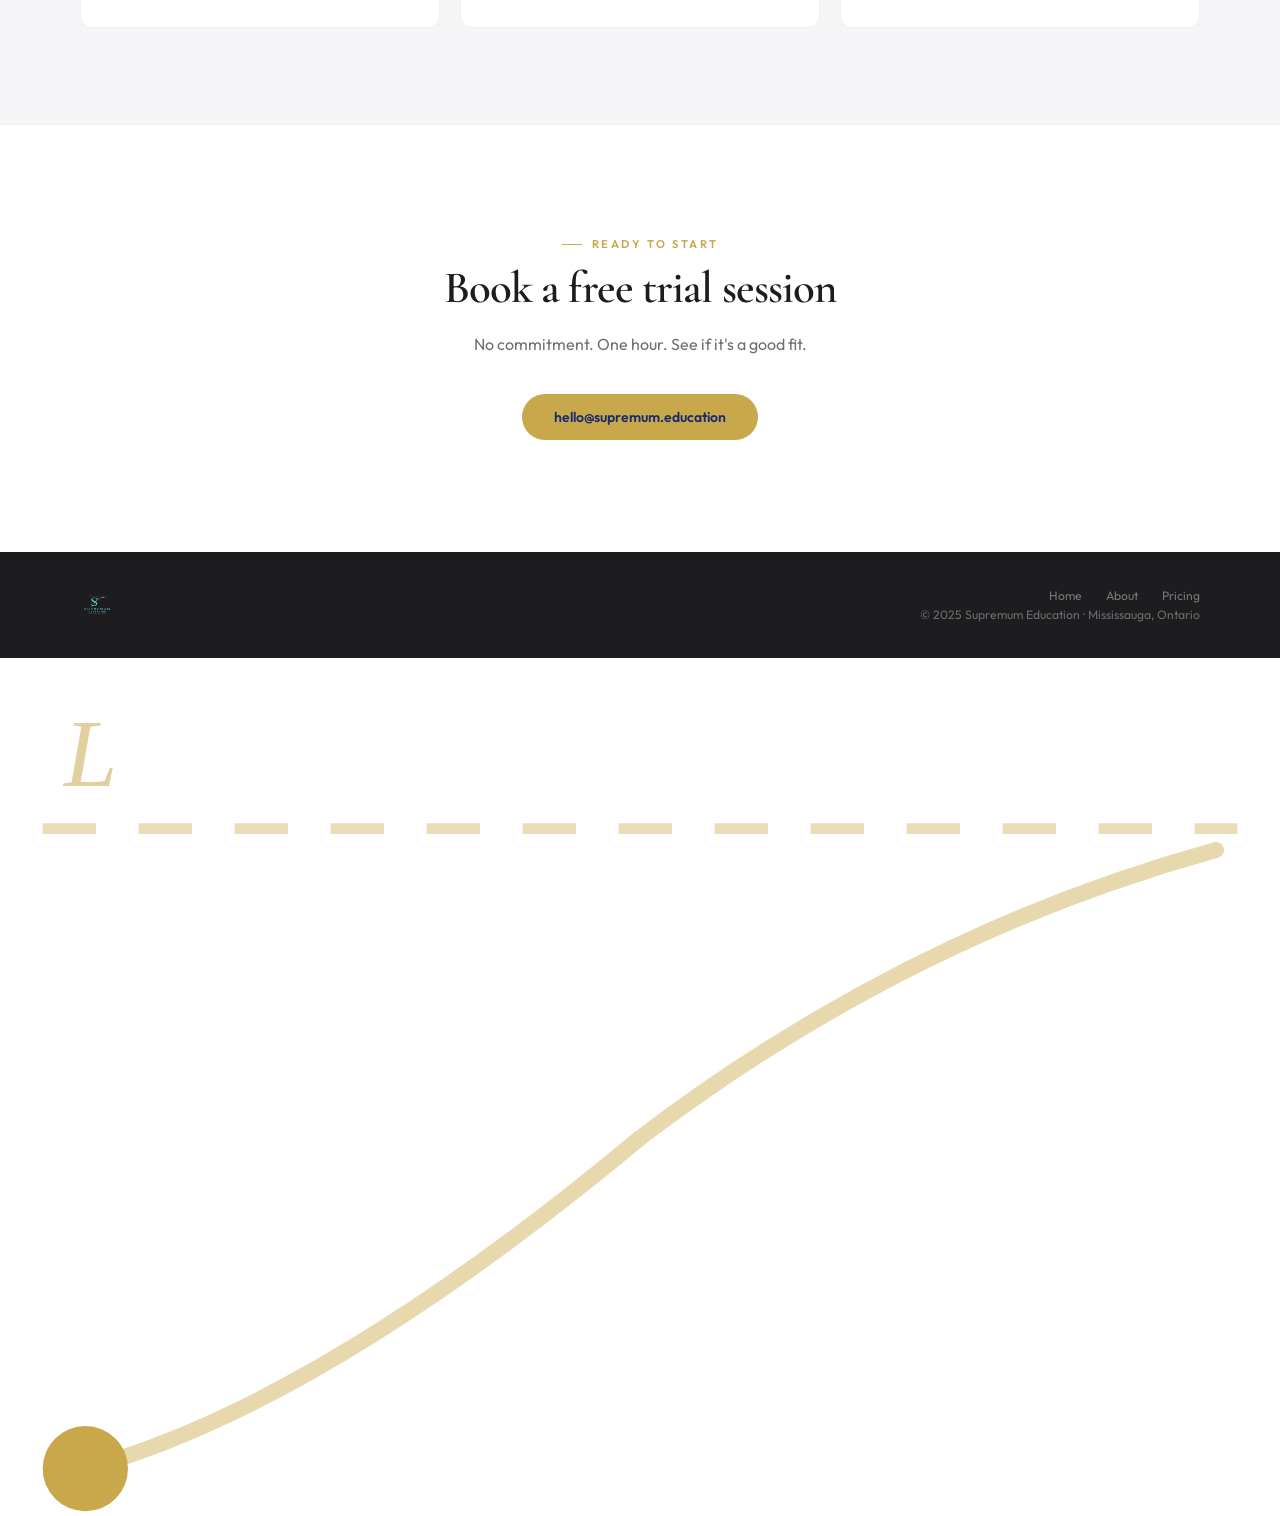
==== commit 6d6ccecc: "Update index.html" ====
--- a/about/index.html
+++ b/about/index.html
@@ -115,6 +115,22 @@
     </div>
 </footer>
 
+
+
+<!-- Scroll progress — travel the curve as you scroll -->
+<div id="curve-progress" aria-hidden="true">
+    <svg viewBox="0 0 120 80" fill="none" xmlns="http://www.w3.org/2000/svg">
+        <line x1="4" y1="16" x2="116" y2="16" stroke="rgba(201,168,76,0.4)"
+              stroke-width="1" stroke-dasharray="5 4"/>
+        <text x="6" y="12" fill="rgba(201,168,76,0.55)" font-family="Georgia,serif"
+              font-size="9" font-style="italic">L</text>
+        <path id="progressPath" d="M8 76 Q30 70 60 45 Q85 26 114 18"
+              stroke="rgba(201,168,76,0.45)" stroke-width="1.5" fill="none"
+              stroke-linecap="round"/>
+        <circle id="progressDot" cx="8" cy="76" r="4" fill="#C9A84C"/>
+    </svg>
+</div>
+
 <script src="../main.js"></script>
 </body>
 </html>
--- a/style.css
+++ b/style.css
@@ -81,17 +81,18 @@
 .nav-links a.active { color: var(--text); }
 
 .nav-cta {
-  background: var(--navy) !important; color: #fff !important;
+  background: var(--navy) !important; color: #ffffff !important;
   padding: 0.5rem 1.25rem; border-radius: var(--radius-pill);
   font-size: 0.82rem !important; font-weight: 500 !important;
   transition: background 0.25s, transform 0.2s var(--ease-spring),
               box-shadow 0.25s !important;
 }
 .nav-cta:hover {
-  background: var(--navy-dark) !important;
+  background: var(--navy-dark) !important; color: #ffffff !important;
   transform: translateY(-1px) !important;
   box-shadow: 0 4px 16px rgba(27,43,110,0.22) !important;
 }
+.nav-cta::after { display: none !important; }
 
 /* Hamburger */
 .hamburger {
@@ -206,6 +207,21 @@
   padding: 7rem 5rem 5rem;
   position: relative;
   border-bottom: 1px solid var(--border-soft);
+  overflow: hidden;
+  --mx: 60%; --my: 40%;
+}
+/* Mouse spotlight */
+#home::after {
+  content: '';
+  position: absolute; inset: 0;
+  background: radial-gradient(600px circle at var(--mx) var(--my),
+    rgba(201,168,76,0.07), transparent 55%);
+  pointer-events: none; z-index: 1;
+}
+.hero-svg {
+  position: absolute; right: 0; top: 0;
+  width: 52%; height: 100%; pointer-events: none;
+  opacity: 0.9; z-index: 0;
 }
 .hero-content {
   max-width: 1200px; margin: 0 auto; width: 100%;
@@ -227,7 +243,20 @@
   margin-bottom: 2rem; max-width: 820px;
   opacity: 0; animation: fadeUp 0.7s 0.22s var(--ease-spring) forwards;
 }
-.hero-h1 em { color: var(--navy); font-style: italic; }
+.hero-h1 em { color: var(--navy); font-style: italic; position: relative; }
+/* Gold underline that draws itself in */
+.hero-h1 em::after {
+  content: '';
+  position: absolute; bottom: -3px; left: 0; right: 0;
+  height: 2px;
+  background: linear-gradient(90deg, var(--gold), var(--gold-light));
+  transform: scaleX(0); transform-origin: left;
+  transition: transform 0.7s var(--ease-spring);
+}
+.hero-h1 em.underline-drawn::after { transform: scaleX(1); }
+
+/* Eyebrow scramble cursor effect */
+.eyebrow { cursor: default; }
 
 .hero-sub {
   font-size: 1.15rem; color: var(--text-muted);
@@ -266,7 +295,16 @@
   background: var(--bg); padding: 2.5rem;
   position: relative; overflow: hidden;
   transition: background 0.3s;
-}
+  --gx: 50%; --gy: 50%;
+}
+/* Gradient that follows mouse */
+.service-card::before {
+  content: '';
+  position: absolute; inset: 0;
+  background: radial-gradient(300px circle at var(--gx) var(--gy), rgba(201,168,76,0.07), transparent 60%);
+  opacity: 0; transition: opacity 0.3s; pointer-events: none;
+}
+.service-card:hover::before { opacity: 1; }
 .service-card::after {
   content: ''; position: absolute; bottom: 0; left: 2.5rem; right: 2.5rem;
   height: 1px; background: var(--gold);
@@ -294,34 +332,83 @@
 }
 .topic-tag:hover { background: var(--gold-pale); color: var(--navy); }
 
+/* ── VALUE PROPS ── */
+#value-props {
+  background: var(--navy); padding: 4rem 5rem;
+}
+.vp-grid {
+  display: grid; grid-template-columns: repeat(3, 1fr);
+  gap: 2px; background: rgba(255,255,255,0.08);
+  max-width: 1200px; margin: 0 auto;
+}
+.vp-item {
+  display: flex; align-items: flex-start; gap: 1.25rem;
+  padding: 2.25rem 2rem;
+  background: rgba(255,255,255,0.03);
+  transition: background 0.3s;
+}
+.vp-item:hover { background: rgba(255,255,255,0.07); }
+.vp-icon {
+  width: 40px; height: 40px; border-radius: 10px;
+  background: rgba(201,168,76,0.15); border: 1px solid rgba(201,168,76,0.2);
+  display: flex; align-items: center; justify-content: center;
+  color: var(--gold); flex-shrink: 0;
+  transition: background 0.3s, transform 0.3s var(--ease-spring);
+}
+.vp-item:hover .vp-icon {
+  background: rgba(201,168,76,0.25);
+  transform: scale(1.08);
+}
+.vp-title { font-weight: 600; color: #fff; font-size: 0.9rem; margin-bottom: 0.4rem; }
+.vp-desc { color: rgba(255,255,255,0.5); font-size: 0.835rem; line-height: 1.65; }
+
 /* ── TESTIMONIALS ── */
 #testimonials { background: var(--bg); padding: 7rem 5rem; }
 .testimonials-grid { display: grid; grid-template-columns: repeat(3, 1fr); gap: 1.25rem; }
 .testi-card {
   background: var(--bg-soft); padding: 2rem 1.75rem;
   border-radius: var(--radius); border: 1px solid var(--border-soft);
+  position: relative; overflow: hidden;
   transition: transform 0.4s var(--ease-spring), box-shadow 0.4s var(--ease-out),
               border-color 0.3s;
 }
 .testi-card:hover {
   transform: translateY(-4px);
   box-shadow: var(--shadow-md);
-  border-color: rgba(201,168,76,0.25);
-}
-.quote-mark {
-  font-family: 'Cormorant Garamond', serif;
-  font-size: 4rem; color: var(--gold); line-height: 0.7;
-  margin-bottom: 0.75rem; opacity: 0.5;
+  border-color: rgba(201,168,76,0.3);
+}
+/* Large decorative quote as background watermark */
+.testi-card::before {
+  content: '\201C';
+  position: absolute; top: -12px; right: 16px;
+  font-family: 'Cormorant Garamond', serif;
+  font-size: 9rem; color: var(--gold);
+  opacity: 0.08; line-height: 1;
+  pointer-events: none; user-select: none;
   transition: opacity 0.3s;
 }
-.testi-card:hover .quote-mark { opacity: 0.8; }
+.testi-card:hover::before { opacity: 0.14; }
+.testi-stars {
+  color: var(--gold); font-size: 0.8rem;
+  letter-spacing: 0.15em; margin-bottom: 1rem;
+}
 .testi-text {
   font-size: 0.9rem; line-height: 1.75; color: var(--text);
-  font-style: italic; margin-bottom: 1.5rem;
-}
-.testi-divider { height: 1px; background: var(--border-soft); margin-bottom: 1rem; }
+  font-style: italic; margin-bottom: 1.5rem; position: relative; z-index: 1;
+}
+.testi-author {
+  display: flex; align-items: center; gap: 0.75rem;
+  padding-top: 1rem; border-top: 1px solid var(--border-soft);
+}
+.testi-avatar {
+  width: 36px; height: 36px; border-radius: 50%;
+  background: var(--gold-pale); color: var(--navy);
+  display: flex; align-items: center; justify-content: center;
+  font-weight: 600; font-size: 0.8rem; flex-shrink: 0;
+  border: 1px solid rgba(201,168,76,0.2);
+}
 .testi-name { font-weight: 600; color: var(--text); font-size: 0.875rem; }
-.testi-role { color: var(--text-light); font-size: 0.775rem; margin-top: 0.15rem; }
+.testi-role { color: var(--text-light); font-size: 0.775rem; margin-top: 0.1rem; }
 
 /* ── ABOUT PAGE ── */
 #about-content { padding: 6rem 5rem; background: var(--bg); }
@@ -531,6 +618,12 @@
   font-size: 0.76rem; transition: color 0.2s;
 }
 .footer-links a:hover { color: rgba(255,255,255,0.8); }
+
+/* Prevent blurry text during 3D tilt */
+.testi-card, .approach-card, .p-card, .r-card, .service-card {
+  backface-visibility: hidden;
+  -webkit-backface-visibility: hidden;
+}
 
 /* ── ANIMATIONS ── */
 @keyframes fadeUp {
@@ -591,6 +684,8 @@
 
   /* ── SECTIONS mobile ── */
   #services, #testimonials { padding-top: 4rem; padding-bottom: 4rem; }
+  #value-props { padding: 3rem 1.25rem; }
+  .vp-grid { grid-template-columns: 1fr; }
   .services-grid { grid-template-columns: 1fr; border-radius: 0; }
   .service-card { padding: 2rem 1.5rem; }
   .testimonials-grid { grid-template-columns: 1fr; }
@@ -619,3 +714,331 @@
   footer { flex-direction: column; gap: 1rem; text-align: center; padding: 2rem 1.25rem; }
   .footer-right { align-items: center; }
 }
+
+/* ═══════════════════════════════════════════════
+   PREMIUM FEATURE PACK
+   Self-drawing curve · ticker · glow states ·
+   animated gradient border
+═══════════════════════════════════════════════ */
+
+/* ── SELF-DRAWING SUPREMUM CURVE ── */
+.supremum-path {
+  stroke-dasharray: 1400;
+  stroke-dashoffset: 1400;
+  animation: drawCurve 4.5s cubic-bezier(0.22, 0.8, 0.3, 1) 0.6s forwards;
+}
+@keyframes drawCurve {
+  to { stroke-dashoffset: 0; }
+}
+
+/* Ceiling line fades in after curve completes */
+.ceiling-line {
+  opacity: 0;
+  animation: fadeCeiling 0.8s ease 4.4s forwards;
+}
+@keyframes fadeCeiling {
+  to { opacity: 1; }
+}
+
+/* Dot pulses once it arrives at the limit */
+.curve-dot {
+  animation: dotPulse 2.2s ease-in-out 5.8s infinite;
+}
+@keyframes dotPulse {
+  0%, 100% { r: 6; opacity: 1; }
+  50%       { r: 9; opacity: 0.7; }
+}
+
+/* ── SUBJECT TICKER ── */
+.ticker-strip {
+  background: var(--bg);
+  border-bottom: 1px solid var(--border-soft);
+  overflow: hidden;
+  padding: 1.1rem 0;
+  position: relative;
+}
+/* Fade edges */
+.ticker-strip::before,
+.ticker-strip::after {
+  content: ''; position: absolute; top: 0; bottom: 0; width: 120px; z-index: 2;
+  pointer-events: none;
+}
+.ticker-strip::before { left: 0;  background: linear-gradient(90deg, var(--bg), transparent); }
+.ticker-strip::after  { right: 0; background: linear-gradient(-90deg, var(--bg), transparent); }
+
+.ticker-track {
+  display: flex; align-items: center; gap: 2.5rem;
+  width: max-content;
+  flex-wrap: nowrap;
+  white-space: nowrap;
+  animation: tickerScroll 30s linear infinite;
+}
+.ticker-track span {
+  font-size: 0.8rem; font-weight: 500;
+  letter-spacing: 0.14em; text-transform: uppercase;
+  color: var(--text-light); white-space: nowrap;
+}
+.ticker-track .tick-dot { color: var(--gold); font-size: 1rem; }
+.ticker-strip:hover .ticker-track { animation-play-state: paused; }
+
+@keyframes tickerScroll {
+  from { transform: translateX(0); }
+  to   { transform: translateX(-50%); }
+}
+
+/* ── GOLD GLOW HOVER STATES ── */
+.service-card:hover {
+  box-shadow: 0 0 0 1px rgba(201,168,76,0.25),
+              0 8px 40px rgba(201,168,76,0.12);
+}
+.testi-card:hover {
+  box-shadow: 0 0 0 1px rgba(201,168,76,0.3),
+              0 12px 48px rgba(201,168,76,0.14);
+  border-color: transparent;
+}
+.approach-card:hover,
+.p-card:not(.featured):hover {
+  box-shadow: 0 0 0 1px rgba(201,168,76,0.22),
+              0 10px 44px rgba(201,168,76,0.1);
+}
+
+/* ── ANIMATED GRADIENT BORDER — featured pricing card ── */
+.p-card.featured {
+  position: relative;
+  background: var(--navy);
+  border: none;
+  z-index: 1;
+}
+.p-card.featured::before {
+  content: '';
+  position: absolute; inset: -2px;
+  border-radius: calc(var(--radius) + 2px);
+  background: conic-gradient(
+    from var(--border-angle, 0deg),
+    transparent 0%,
+    var(--gold) 12%,
+    var(--gold-light) 18%,
+    transparent 30%,
+    transparent 100%
+  );
+  z-index: -1;
+  animation: rotateBorder 4s linear infinite;
+}
+@property --border-angle {
+  syntax: '<angle>';
+  initial-value: 0deg;
+  inherits: false;
+}
+@keyframes rotateBorder {
+  to { --border-angle: 360deg; }
+}
+/* Fallback for browsers without @property support */
+@supports not (background: conic-gradient(from var(--border-angle), red, blue)) {
+  .p-card.featured::before {
+    background: linear-gradient(135deg, var(--gold), transparent 40%, transparent 60%, var(--gold-light));
+    animation: none;
+  }
+}
+
+/* ── SECTION HEADER SHIMMER on reveal ── */
+.section-h2.visible {
+  background: linear-gradient(100deg,
+    var(--text) 40%, var(--gold) 50%, var(--text) 60%);
+  background-size: 250% 100%;
+  -webkit-background-clip: text;
+  background-clip: text;
+  animation: headerShimmer 1.6s ease 0.3s 1 both;
+}
+@keyframes headerShimmer {
+  from { background-position: 120% 0; -webkit-text-fill-color: transparent; }
+  to   { background-position: -30% 0; -webkit-text-fill-color: transparent; }
+}
+/* After shimmer completes, return to solid text */
+.section-h2 { color: var(--text); }
+
+/* ── REDUCED MOTION overrides for new features ── */
+@media (prefers-reduced-motion: reduce) {
+  .supremum-path { animation: none; stroke-dashoffset: 0; }
+  .ceiling-line  { animation: none; opacity: 1; }
+  .curve-dot     { animation: none; }
+  .ticker-track  { animation: none; }
+  .p-card.featured::before { animation: none; }
+  .section-h2.visible { animation: none; background: none;
+    -webkit-text-fill-color: initial; }
+}
+
+/* ── MOBILE adjustments for new features ── */
+@media (max-width: 960px) {
+  .ticker-strip { padding: 0.85rem 0; }
+  .ticker-track { gap: 1.75rem; }
+  .ticker-track span { font-size: 0.7rem; }
+}
+
+/* ═══════════════════════════════════════════════
+   INSTRUMENTED CURVE — hero annotations & markers
+═══════════════════════════════════════════════ */
+
+/* Curve markers pop in after the dot passes them */
+.curve-marker {
+  opacity: 0;
+  transform-origin: center;
+}
+.curve-marker.m1 { animation: markerPop 0.5s cubic-bezier(0.34,1.56,0.64,1) 2.6s forwards; }
+.curve-marker.m2 { animation: markerPop 0.5s cubic-bezier(0.34,1.56,0.64,1) 4.6s forwards; }
+@keyframes markerPop {
+  0%   { opacity: 0; }
+  60%  { opacity: 1; }
+  100% { opacity: 1; }
+}
+
+/* Annotation cards — pinned over the SVG */
+.hero-annotation {
+  position: absolute;
+  background: rgba(255,255,255,0.92);
+  backdrop-filter: blur(8px);
+  -webkit-backdrop-filter: blur(8px);
+  border: 1px solid rgba(201,168,76,0.35);
+  border-radius: 10px;
+  padding: 0.65rem 0.95rem;
+  box-shadow: 0 4px 24px rgba(27,43,110,0.08),
+              0 0 0 4px rgba(201,168,76,0.06);
+  z-index: 3;
+  opacity: 0;
+  pointer-events: none;
+}
+.anno-1 {
+  right: 36%; top: 44%;
+  animation: annoIn 0.7s cubic-bezier(0.16,1,0.3,1) 2.8s forwards,
+             annoFloat 5s ease-in-out 3s infinite;
+}
+.anno-2 {
+  right: 6%; top: 21%;
+  animation: annoIn 0.7s cubic-bezier(0.16,1,0.3,1) 4.9s forwards,
+             annoFloat 5s ease-in-out 4.2s infinite reverse;
+}
+.anno-label {
+  font-size: 0.6rem; font-weight: 700;
+  letter-spacing: 0.18em; color: var(--gold);
+  margin-bottom: 0.15rem;
+}
+.anno-text {
+  font-size: 0.8rem; font-weight: 600; color: var(--text);
+  white-space: nowrap;
+}
+@keyframes annoIn {
+  from { opacity: 0; transform: translateY(12px) scale(0.95); }
+  to   { opacity: 1; transform: translateY(0) scale(1); }
+}
+@keyframes annoFloat {
+  0%, 100% { transform: translateY(0); }
+  50%       { transform: translateY(-6px); }
+}
+
+/* Hide annotations on mobile (hero-svg already hidden) */
+@media (max-width: 960px) {
+  .hero-annotation { display: none; }
+}
+
+/* Reduced motion */
+@media (prefers-reduced-motion: reduce) {
+  .curve-marker { animation: none; opacity: 1; }
+  .hero-annotation { animation: none; opacity: 1; }
+}
+
+/* ═══════════════════════════════════════════════
+   LOWER-PAGE UPGRADE PACK
+   CTA curve finale · ghost numerals · dot grids
+═══════════════════════════════════════════════ */
+
+/* ── CTA FINALE ── */
+.cta-section { position: relative; overflow: hidden; }
+.cta-inner   { position: relative; z-index: 2; }
+
+.cta-visual {
+  position: absolute; inset: 0;
+  width: 100%; height: 100%;
+  pointer-events: none; z-index: 1;
+  /* override .reveal's translate so it doesn't shift the backdrop */
+  transform: none !important;
+}
+
+/* Curve hidden until scrolled into view, then draws */
+.cta-path {
+  stroke-dasharray: 1500;
+  stroke-dashoffset: 1500;
+}
+.cta-visual.visible .cta-path {
+  animation: ctaDraw 3.4s cubic-bezier(0.22,0.8,0.3,1) 0.2s forwards;
+}
+@keyframes ctaDraw { to { stroke-dashoffset: 0; } }
+
+.cta-ceiling { opacity: 0; }
+.cta-visual.visible .cta-ceiling {
+  animation: ctaCeiling 0.8s ease 2.7s forwards;
+}
+@keyframes ctaCeiling { to { opacity: 1; } }
+
+/* End dot pops in as the curve arrives, then pulses forever */
+.cta-end-dot { opacity: 0; }
+.cta-visual.visible .cta-end-dot {
+  animation: ctaDotIn 0.5s ease 3.3s forwards,
+             ctaDotPulse 2.2s ease-in-out 4s infinite;
+}
+@keyframes ctaDotIn   { to { opacity: 1; } }
+@keyframes ctaDotPulse {
+  0%, 100% { r: 5; }
+  50%      { r: 8; }
+}
+
+/* ── GHOST NUMERALS on service cards (pure CSS, no HTML changes) ── */
+.services-grid { counter-reset: svc; }
+.service-card { counter-increment: svc; }
+.service-card .service-level::after {
+  content: "0" counter(svc);
+  position: absolute; top: 1.4rem; right: 1.8rem;
+  font-family: 'Cormorant Garamond', serif;
+  font-size: 3.2rem; font-weight: 600; line-height: 1;
+  color: rgba(27,43,110,0.06);
+  transition: color 0.35s ease;
+  pointer-events: none;
+}
+.service-card:hover .service-level::after {
+  color: rgba(201,168,76,0.22);
+}
+
+/* ── VALUE PROPS — dot grid + warm radial ── */
+#value-props {
+  position: relative; overflow: hidden;
+  background:
+    radial-gradient(800px 320px at 80% 20%, rgba(201,168,76,0.09), transparent 60%),
+    radial-gradient(rgba(255,255,255,0.05) 1.2px, transparent 1.2px),
+    var(--navy);
+  background-size: auto, 26px 26px, auto;
+}
+
+/* ── MOBILE ── */
+@media (max-width: 960px) {
+  .cta-visual { opacity: 0.4; }
+  .service-card .service-level::after { font-size: 2.4rem; right: 1.2rem; }
+}
+
+/* ── REDUCED MOTION ── */
+@media (prefers-reduced-motion: reduce) {
+  .cta-path { animation: none !important; stroke-dashoffset: 0; }
+  .cta-ceiling, .cta-end-dot { animation: none !important; opacity: 1; }
+}
+
+/* ── FEATURED CARD FIX — kill the conic border, use breathing glow ── */
+.p-card.featured::before { display: none !important; animation: none !important; }
+.p-card.featured {
+  border: 1px solid rgba(201,168,76,0.55);
+  animation: featuredBreathe 4s ease-in-out infinite;
+}
+.p-card.featured:hover { animation-play-state: paused; }
+@keyframes featuredBreathe {
+  0%, 100% { box-shadow: 0 0 0 0 rgba(201,168,76,0.0),  0 8px 32px rgba(27,43,110,0.18); }
+  50%      { box-shadow: 0 0 28px 2px rgba(201,168,76,0.28), 0 8px 32px rgba(27,43,110,0.18); }
+}
+@media (prefers-reduced-motion: reduce) {
+  .p-card.featured { animation: none; }
+}
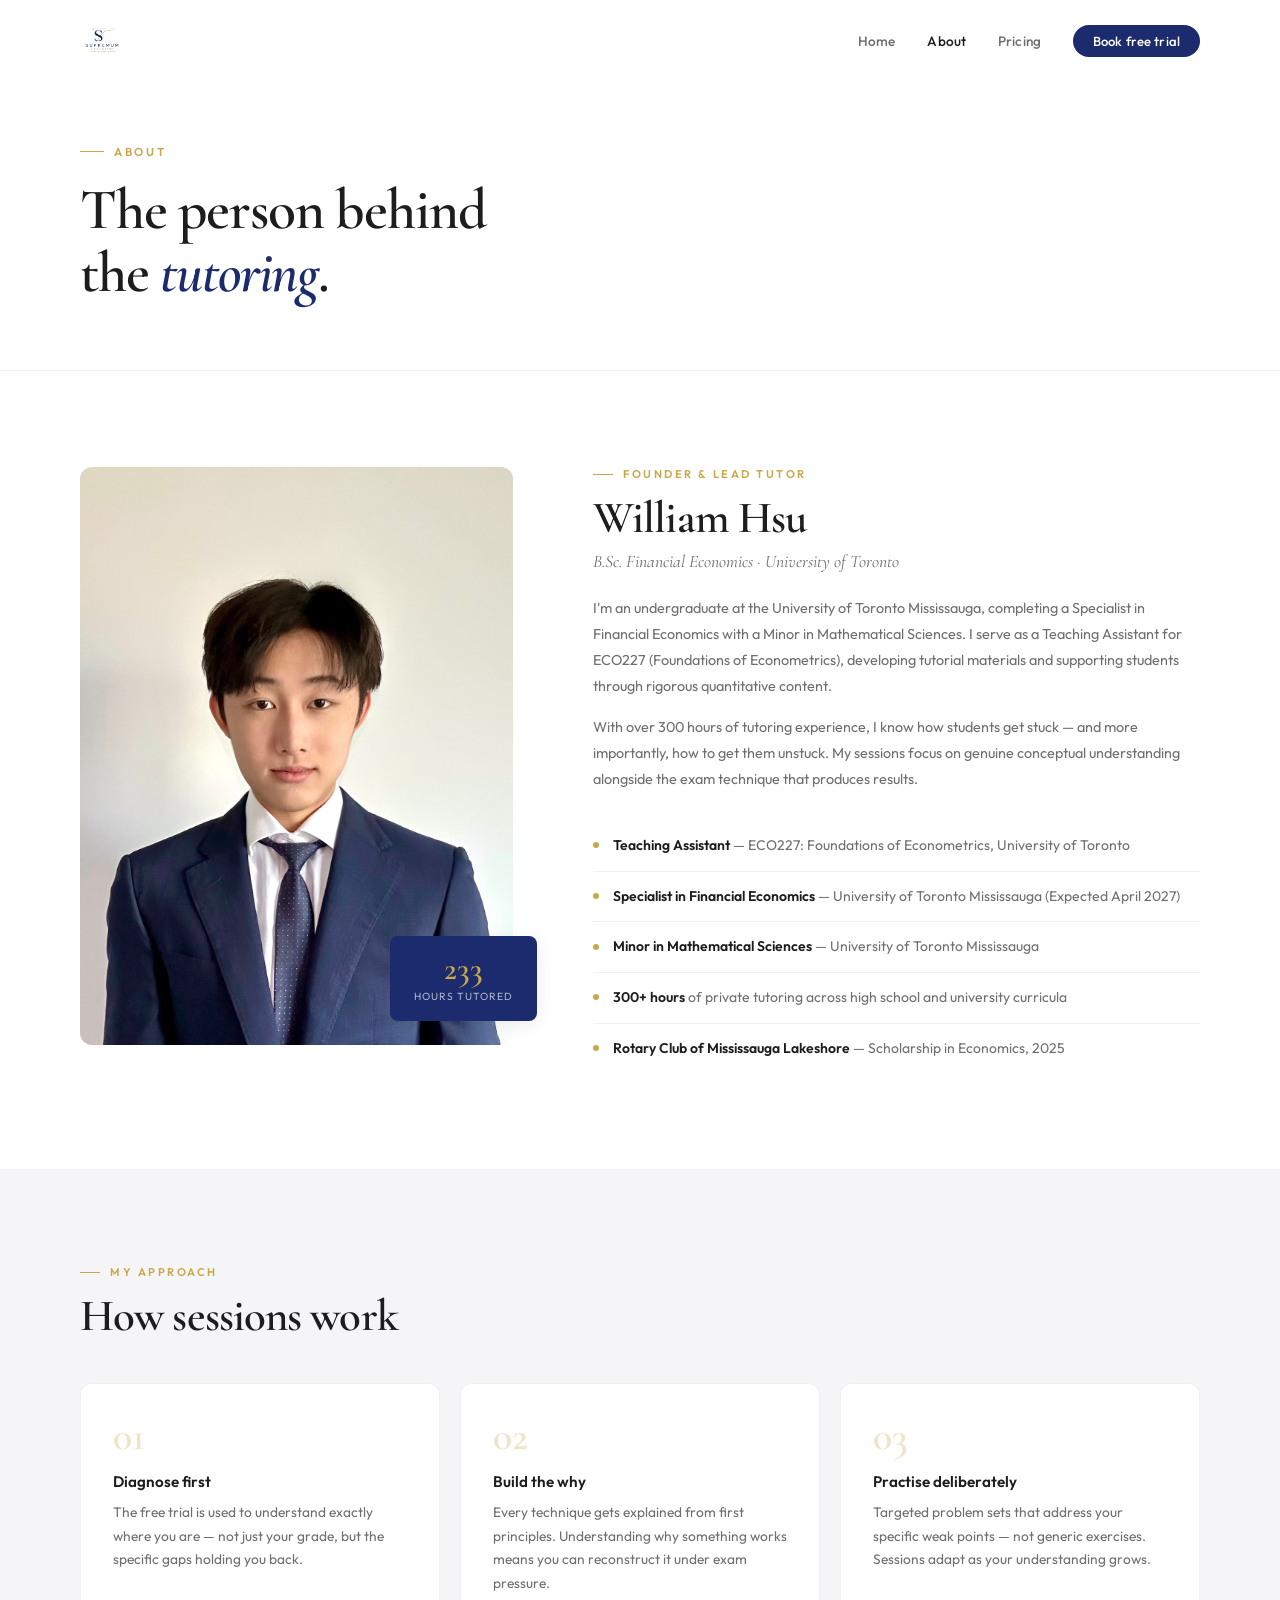
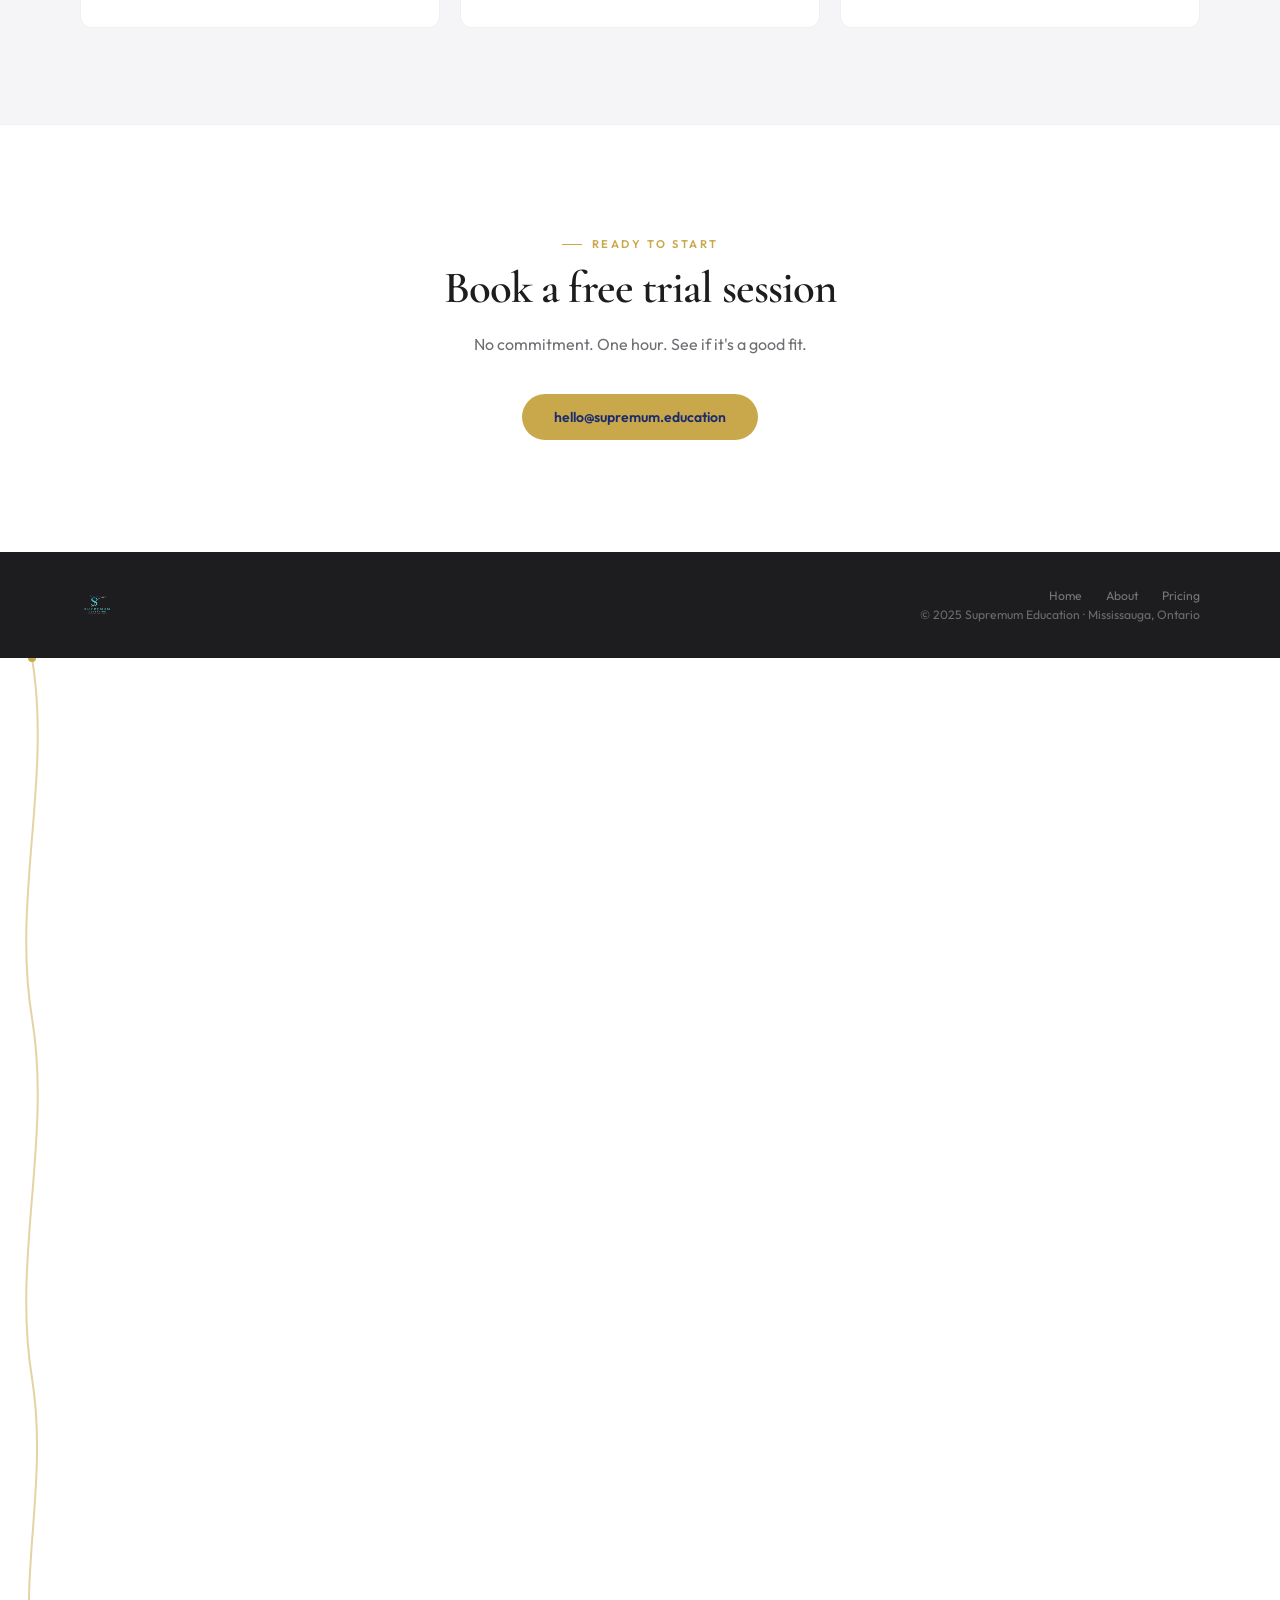
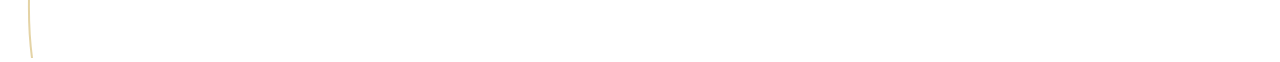
==== commit 2dd9c77f: "Update index.html" ====
--- a/about/index.html
+++ b/about/index.html
@@ -117,17 +117,16 @@
 
 
 
-<!-- Scroll progress — travel the curve as you scroll -->
-<div id="curve-progress" aria-hidden="true">
-    <svg viewBox="0 0 120 80" fill="none" xmlns="http://www.w3.org/2000/svg">
-        <line x1="4" y1="16" x2="116" y2="16" stroke="rgba(201,168,76,0.4)"
-              stroke-width="1" stroke-dasharray="5 4"/>
-        <text x="6" y="12" fill="rgba(201,168,76,0.55)" font-family="Georgia,serif"
-              font-size="9" font-style="italic">L</text>
-        <path id="progressPath" d="M8 76 Q30 70 60 45 Q85 26 114 18"
-              stroke="rgba(201,168,76,0.45)" stroke-width="1.5" fill="none"
-              stroke-linecap="round"/>
-        <circle id="progressDot" cx="8" cy="76" r="4" fill="#C9A84C"/>
+
+
+<!-- Curve spine — one continuous line down the whole page -->
+<div id="curve-spine" aria-hidden="true">
+    <svg width="64" height="100%" viewBox="0 0 64 1000" preserveAspectRatio="none"
+         fill="none" xmlns="http://www.w3.org/2000/svg">
+        <path id="spinePath"
+              d="M32 0 C52 120 12 240 32 360 C52 480 12 600 32 720 C48 820 20 910 32 1000"
+              stroke="rgba(201,168,76,0.5)" stroke-width="2" fill="none" stroke-linecap="round"/>
+        <circle id="spineDot" r="4" fill="#C9A84C" cx="32" cy="0"/>
     </svg>
 </div>
 
--- a/style.css
+++ b/style.css
@@ -1042,3 +1042,39 @@
 @media (prefers-reduced-motion: reduce) {
   .p-card.featured { animation: none; }
 }
+
+/* ── SCROLL PROGRESS CURVE WIDGET ── */
+#curve-progress {
+  position: fixed; bottom: 1.5rem; right: 1.5rem;
+  width: 120px; height: 80px; z-index: 90;
+  background: rgba(255,255,255,0.85);
+  backdrop-filter: blur(10px);
+  -webkit-backdrop-filter: blur(10px);
+  border: 1px solid rgba(201,168,76,0.25);
+  border-radius: 12px;
+  padding: 6px;
+  box-shadow: 0 4px 20px rgba(27,43,110,0.08);
+  transition: box-shadow 0.4s ease, border-color 0.4s ease;
+  pointer-events: none;
+}
+#curve-progress svg { width: 100%; height: 100%; display: block; }
+
+/* When you reach the limit, the widget celebrates quietly */
+#curve-progress.at-limit {
+  border-color: rgba(201,168,76,0.6);
+  box-shadow: 0 4px 24px rgba(201,168,76,0.25);
+}
+#curve-progress.at-limit #progressDot {
+  animation: limitPulse 1.6s ease-in-out infinite;
+}
+@keyframes limitPulse {
+  0%, 100% { opacity: 1; }
+  50%      { opacity: 0.55; }
+}
+
+@media (max-width: 960px) {
+  #curve-progress { display: none; }
+}
+@media (prefers-reduced-motion: reduce) {
+  #curve-progress.at-limit #progressDot { animation: none; }
+}
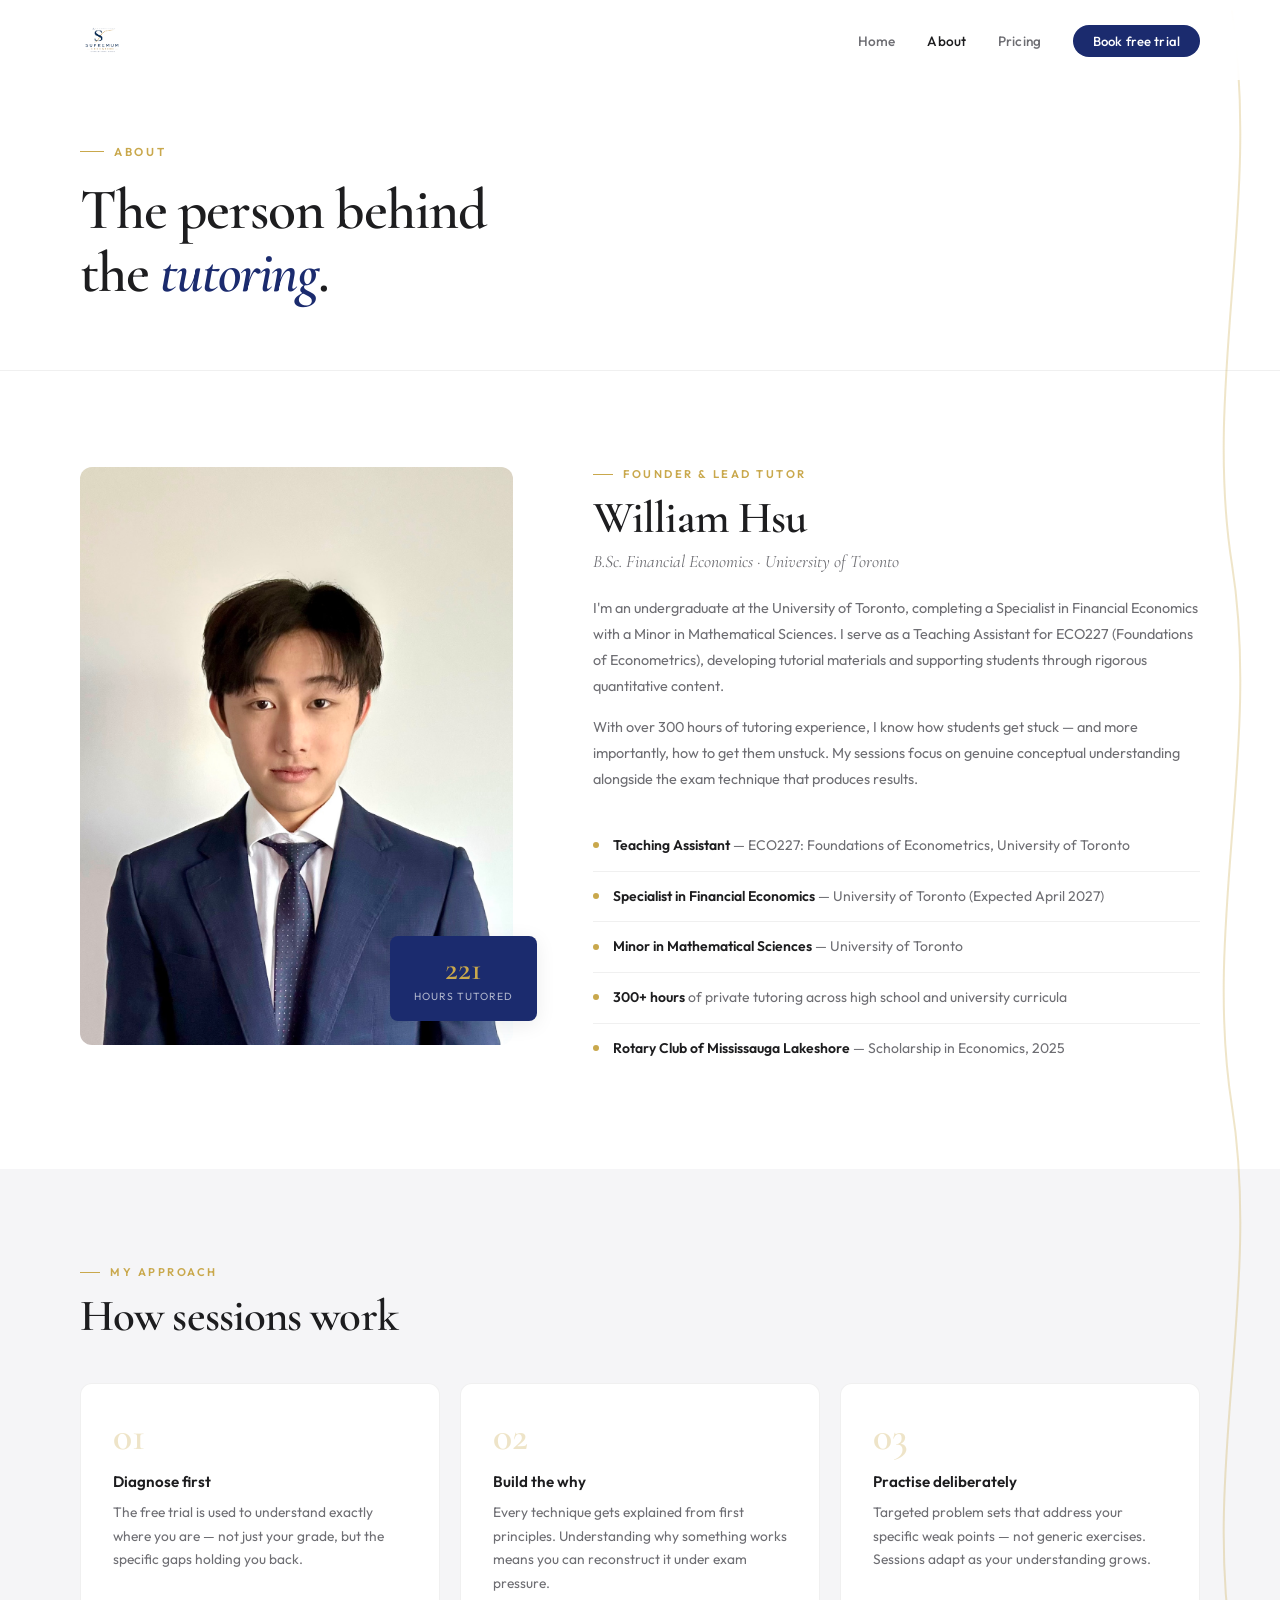
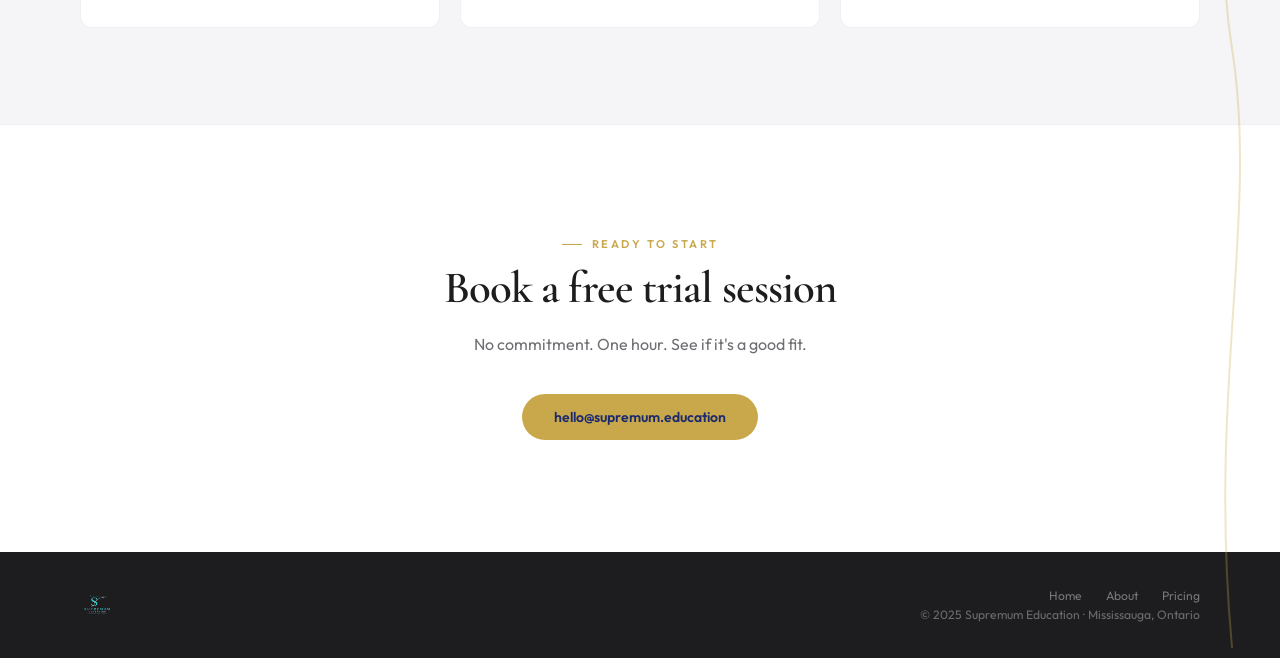
==== commit fd3d2435: "Update index.html" ====
--- a/about/index.html
+++ b/about/index.html
@@ -57,12 +57,12 @@
             <div class="section-tag reveal">Founder & lead tutor</div>
             <h2 class="section-h2 reveal d1" style="margin-bottom:0.4rem;">William Hsu</h2>
             <div class="about-role reveal d1">B.Sc. Financial Economics · University of Toronto</div>
-            <p class="about-bio reveal d2">I'm an undergraduate at the University of Toronto Mississauga, completing a Specialist in Financial Economics with a Minor in Mathematical Sciences. I serve as a Teaching Assistant for ECO227 (Foundations of Econometrics), developing tutorial materials and supporting students through rigorous quantitative content.</p>
+            <p class="about-bio reveal d2">I'm an undergraduate at the University of Toronto, completing a Specialist in Financial Economics with a Minor in Mathematical Sciences. I serve as a Teaching Assistant for ECO227 (Foundations of Econometrics), developing tutorial materials and supporting students through rigorous quantitative content.</p>
             <p class="about-bio reveal d2">With over 300 hours of tutoring experience, I know how students get stuck — and more importantly, how to get them unstuck. My sessions focus on genuine conceptual understanding alongside the exam technique that produces results.</p>
             <ul class="credentials reveal d3">
                 <li class="cred"><div class="cred-dot"></div><div class="cred-text"><strong>Teaching Assistant</strong> — ECO227: Foundations of Econometrics, University of Toronto</div></li>
-                <li class="cred"><div class="cred-dot"></div><div class="cred-text"><strong>Specialist in Financial Economics</strong> — University of Toronto Mississauga (Expected April 2027)</div></li>
-                <li class="cred"><div class="cred-dot"></div><div class="cred-text"><strong>Minor in Mathematical Sciences</strong> — University of Toronto Mississauga</div></li>
+                <li class="cred"><div class="cred-dot"></div><div class="cred-text"><strong>Specialist in Financial Economics</strong> — University of Toronto (Expected April 2027)</div></li>
+                <li class="cred"><div class="cred-dot"></div><div class="cred-text"><strong>Minor in Mathematical Sciences</strong> — University of Toronto</div></li>
                 <li class="cred"><div class="cred-dot"></div><div class="cred-text"><strong>300+ hours</strong> of private tutoring across high school and university curricula</div></li>
                 <li class="cred"><div class="cred-dot"></div><div class="cred-text"><strong>Rotary Club of Mississauga Lakeshore</strong> — Scholarship in Economics, 2025</div></li>
             </ul>
@@ -119,14 +119,14 @@
 
 
 
-<!-- Curve spine — one continuous line down the whole page -->
+<!-- Curve spine — full-width weave down the whole page -->
 <div id="curve-spine" aria-hidden="true">
-    <svg width="64" height="100%" viewBox="0 0 64 1000" preserveAspectRatio="none"
+    <svg width="100%" height="100%" viewBox="0 0 100 1000" preserveAspectRatio="none"
          fill="none" xmlns="http://www.w3.org/2000/svg">
         <path id="spinePath"
-              d="M32 0 C52 120 12 240 32 360 C52 480 12 600 32 720 C48 820 20 910 32 1000"
-              stroke="rgba(201,168,76,0.5)" stroke-width="2" fill="none" stroke-linecap="round"/>
-        <circle id="spineDot" r="4" fill="#C9A84C" cx="32" cy="0"/>
+              d="M50 5 C95 90 5 170 50 250 C95 330 5 410 50 490 C95 570 5 650 50 730 C92 805 12 880 50 995"
+              stroke="rgba(201,168,76,0.3)" stroke-width="2" fill="none"
+              stroke-linecap="round" vector-effect="non-scaling-stroke"/>
     </svg>
 </div>
 
--- a/style.css
+++ b/style.css
@@ -1078,3 +1078,22 @@
 @media (prefers-reduced-motion: reduce) {
   #curve-progress.at-limit #progressDot { animation: none; }
 }
+
+/* ── CURVE SPINE — continuous line down the page ── */
+body { position: relative; }
+#curve-spine {
+  position: absolute; top: 0; right: 16px;
+  width: 64px; height: 100%;
+  z-index: 50; pointer-events: none;
+}
+#curve-spine svg { display: block; width: 100%; height: 100%; }
+#spinePath {
+  /* dasharray/offset set by JS for scroll-linked drawing */
+  transition: none;
+}
+#curve-spine.at-limit #spineDot {
+  animation: limitPulse 1.6s ease-in-out infinite;
+}
+@media (max-width: 1100px) {
+  #curve-spine { display: none; }
+}
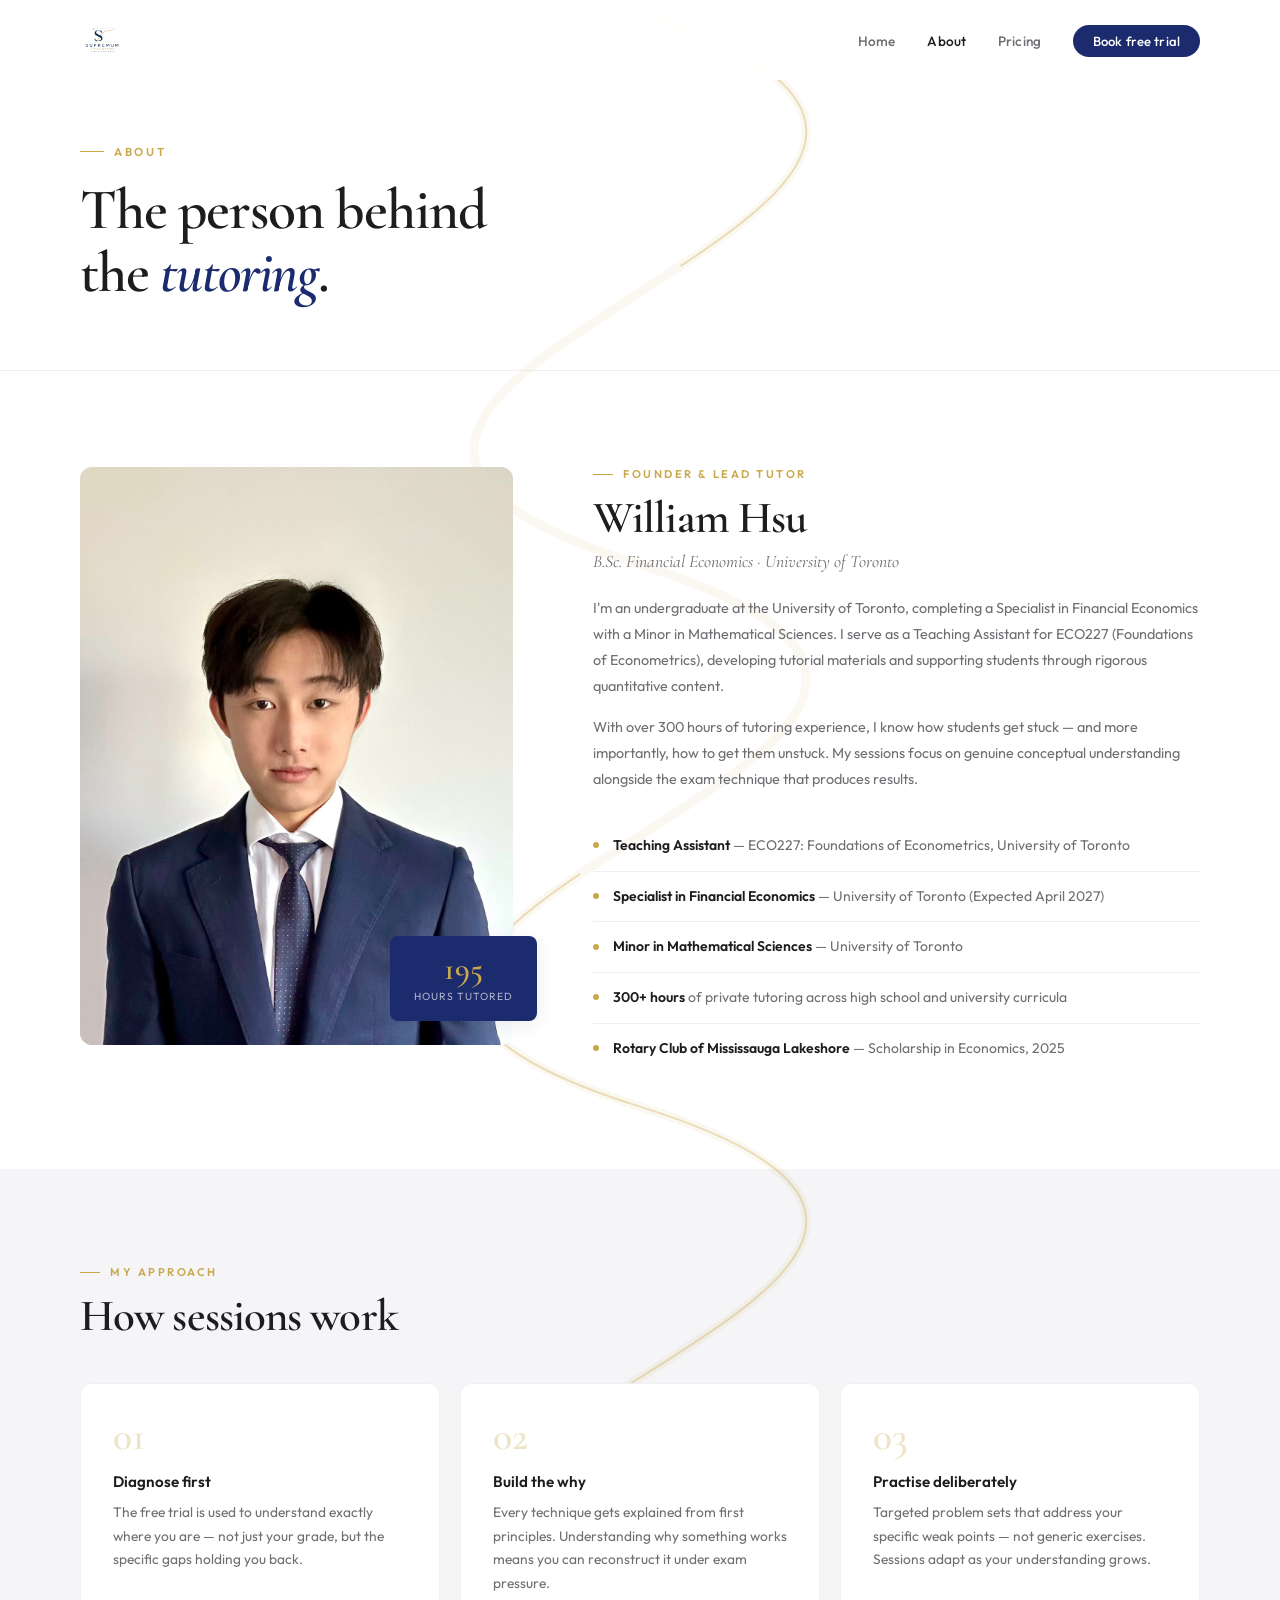
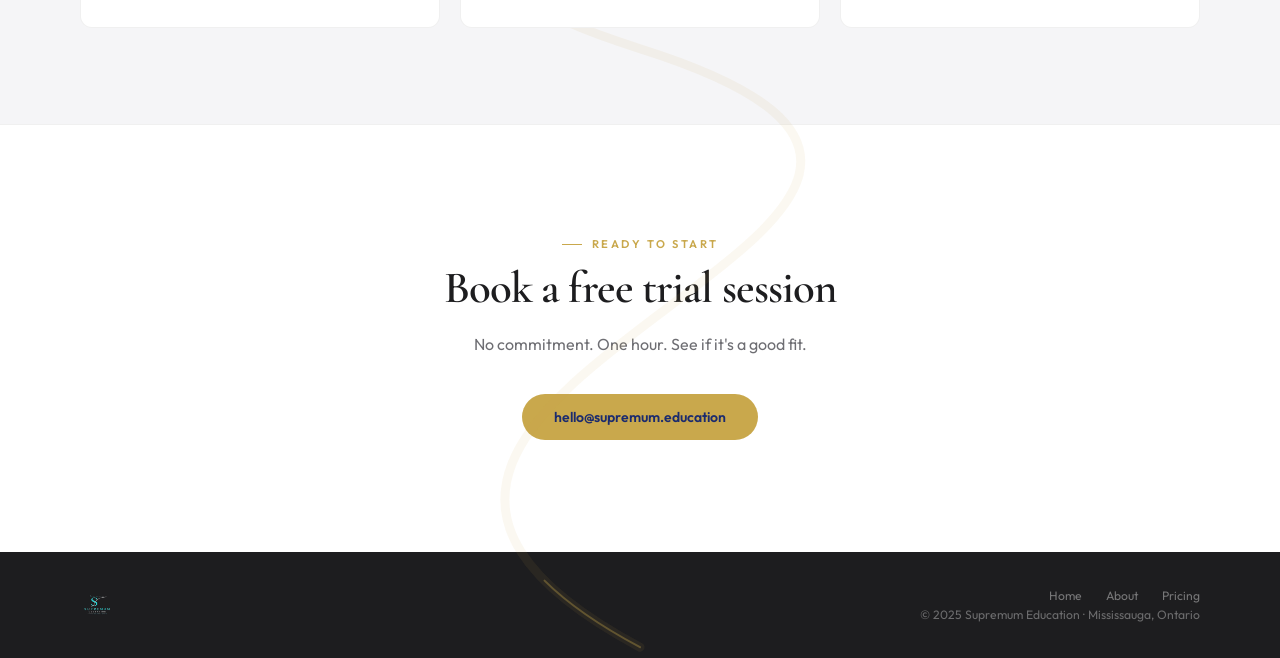
==== commit aec26486: "Update index.html" ====
--- a/about/index.html
+++ b/about/index.html
@@ -119,15 +119,20 @@
 
 
 
-<!-- Curve spine — full-width weave down the whole page -->
+<!-- Curve spine — full-width weave, ends at Get Started -->
 <div id="curve-spine" aria-hidden="true">
     <svg width="100%" height="100%" viewBox="0 0 100 1000" preserveAspectRatio="none"
          fill="none" xmlns="http://www.w3.org/2000/svg">
+        <path class="spine-glow"
+              d="M50 5 C95 90 5 170 50 250 C95 330 5 410 50 490 C95 570 5 650 50 730 C92 805 12 880 50 995"
+              stroke="rgba(201,168,76,0.08)" stroke-width="9" fill="none"
+              stroke-linecap="round" vector-effect="non-scaling-stroke"/>
         <path id="spinePath"
               d="M50 5 C95 90 5 170 50 250 C95 330 5 410 50 490 C95 570 5 650 50 730 C92 805 12 880 50 995"
-              stroke="rgba(201,168,76,0.3)" stroke-width="2" fill="none"
+              stroke="rgba(201,168,76,0.35)" stroke-width="2" fill="none"
               stroke-linecap="round" vector-effect="non-scaling-stroke"/>
     </svg>
+    <div id="spineDotEl"></div>
 </div>
 
 <script src="../main.js"></script>
--- a/style.css
+++ b/style.css
@@ -1097,3 +1097,19 @@
 @media (max-width: 1100px) {
   #curve-spine { display: none; }
 }
+
+/* ── SPINE v2: full-width weave ── */
+#curve-spine {
+  position: absolute; inset: 0;
+  width: 100%; height: 100%; right: auto;
+  z-index: 1; pointer-events: none;
+}
+/* Lift content above the weave (it crosses section backgrounds only) */
+.hero-content, .section-inner, .cta-inner,
+.about-grid, .approach-grid,
+.pricing-lead, .pricing-grid,
+.referral-inner, .faq-inner, .vp-grid,
+.page-hero-content,
+footer img, .footer-right {
+  position: relative; z-index: 2;
+}
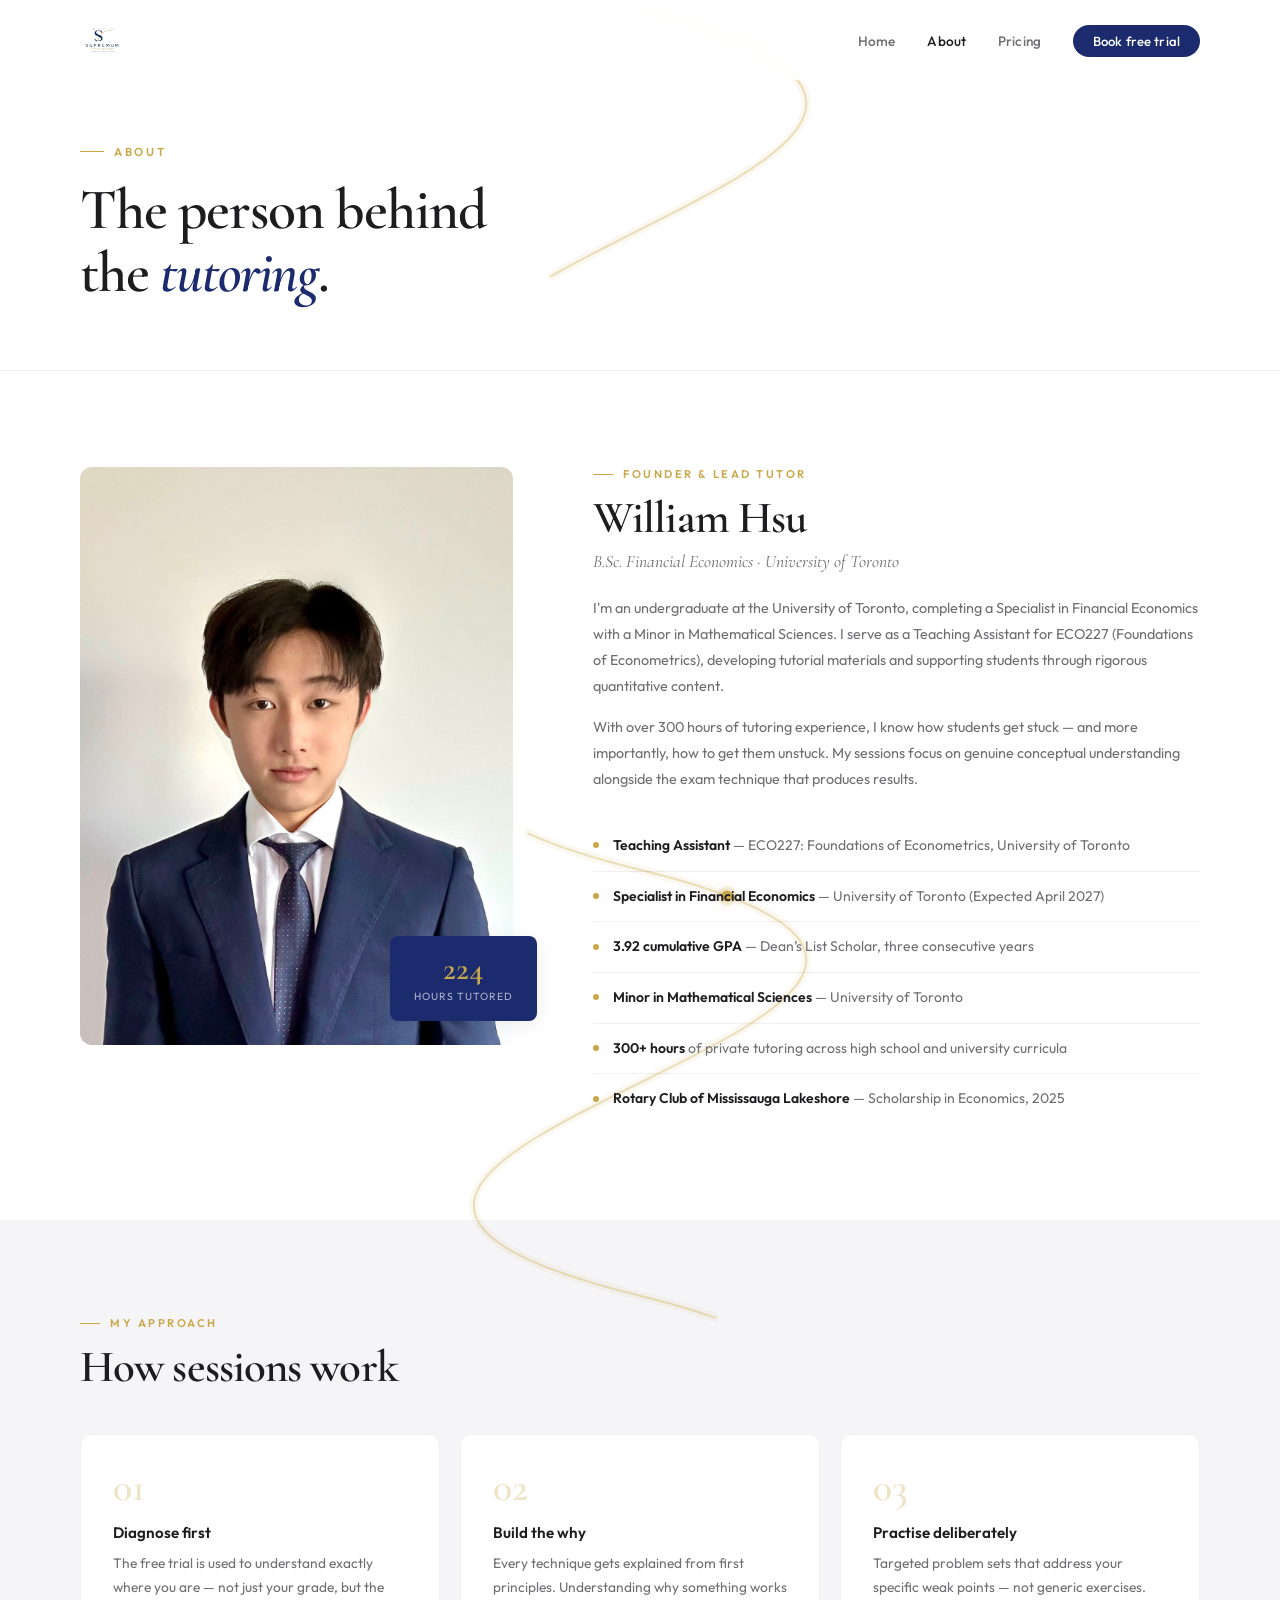
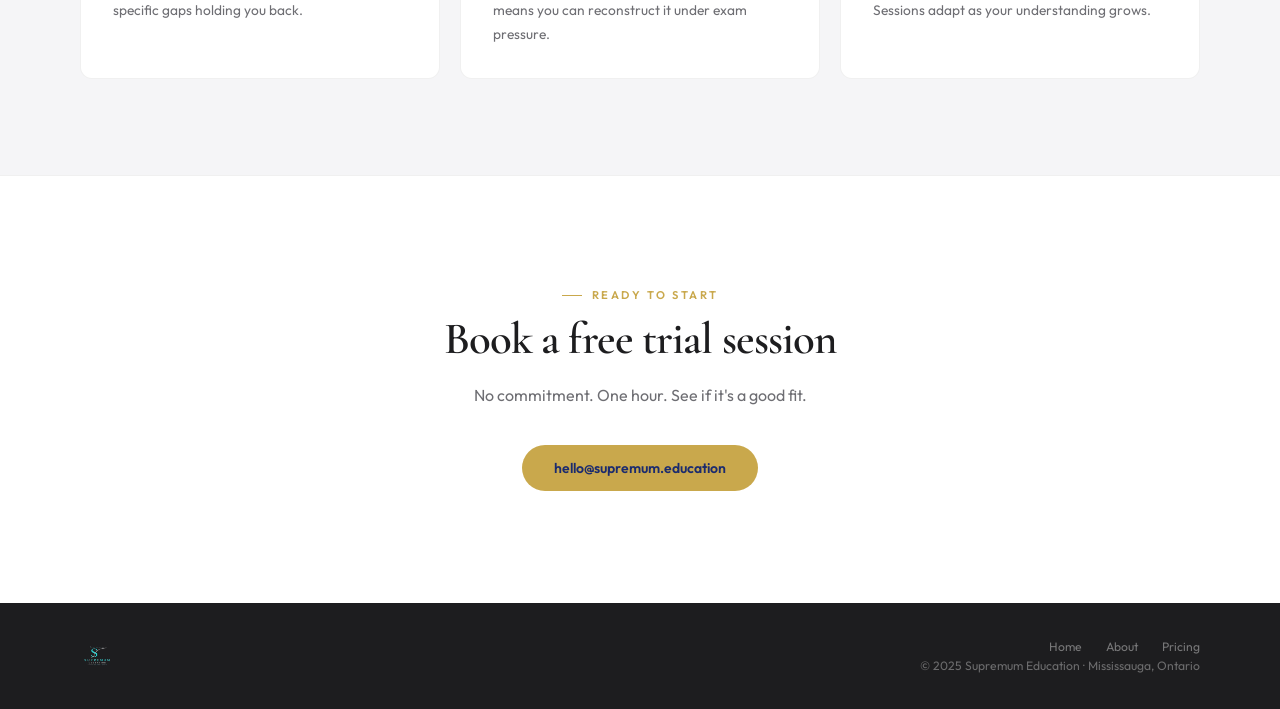
==== commit 7d02e2ce: "Update index.html" ====
--- a/about/index.html
+++ b/about/index.html
@@ -62,6 +62,7 @@
             <ul class="credentials reveal d3">
                 <li class="cred"><div class="cred-dot"></div><div class="cred-text"><strong>Teaching Assistant</strong> — ECO227: Foundations of Econometrics, University of Toronto</div></li>
                 <li class="cred"><div class="cred-dot"></div><div class="cred-text"><strong>Specialist in Financial Economics</strong> — University of Toronto (Expected April 2027)</div></li>
+                <li class="cred"><div class="cred-dot"></div><div class="cred-text"><strong>3.92 cumulative GPA</strong> — Dean’s List Scholar, three consecutive years</div></li>
                 <li class="cred"><div class="cred-dot"></div><div class="cred-text"><strong>Minor in Mathematical Sciences</strong> — University of Toronto</div></li>
                 <li class="cred"><div class="cred-dot"></div><div class="cred-text"><strong>300+ hours</strong> of private tutoring across high school and university curricula</div></li>
                 <li class="cred"><div class="cred-dot"></div><div class="cred-text"><strong>Rotary Club of Mississauga Lakeshore</strong> — Scholarship in Economics, 2025</div></li>
--- a/style.css
+++ b/style.css
@@ -1113,3 +1113,22 @@
 footer img, .footer-right {
   position: relative; z-index: 2;
 }
+
+/* ── SPINE DOT (HTML element — always a perfect circle) ── */
+#spineDotEl {
+  position: absolute;
+  width: 11px; height: 11px;
+  border-radius: 50%;
+  background: #C9A84C;
+  box-shadow: 0 0 0 4px rgba(201,168,76,0.18),
+              0 0 14px rgba(201,168,76,0.5);
+  transform: translate(-50%, -50%);
+  pointer-events: none;
+}
+#curve-spine.at-limit #spineDotEl {
+  animation: spineDotArrive 1.6s ease-in-out infinite;
+}
+@keyframes spineDotArrive {
+  0%, 100% { box-shadow: 0 0 0 4px rgba(201,168,76,0.18), 0 0 14px rgba(201,168,76,0.5); }
+  50%      { box-shadow: 0 0 0 8px rgba(201,168,76,0.12), 0 0 22px rgba(201,168,76,0.7); }
+}
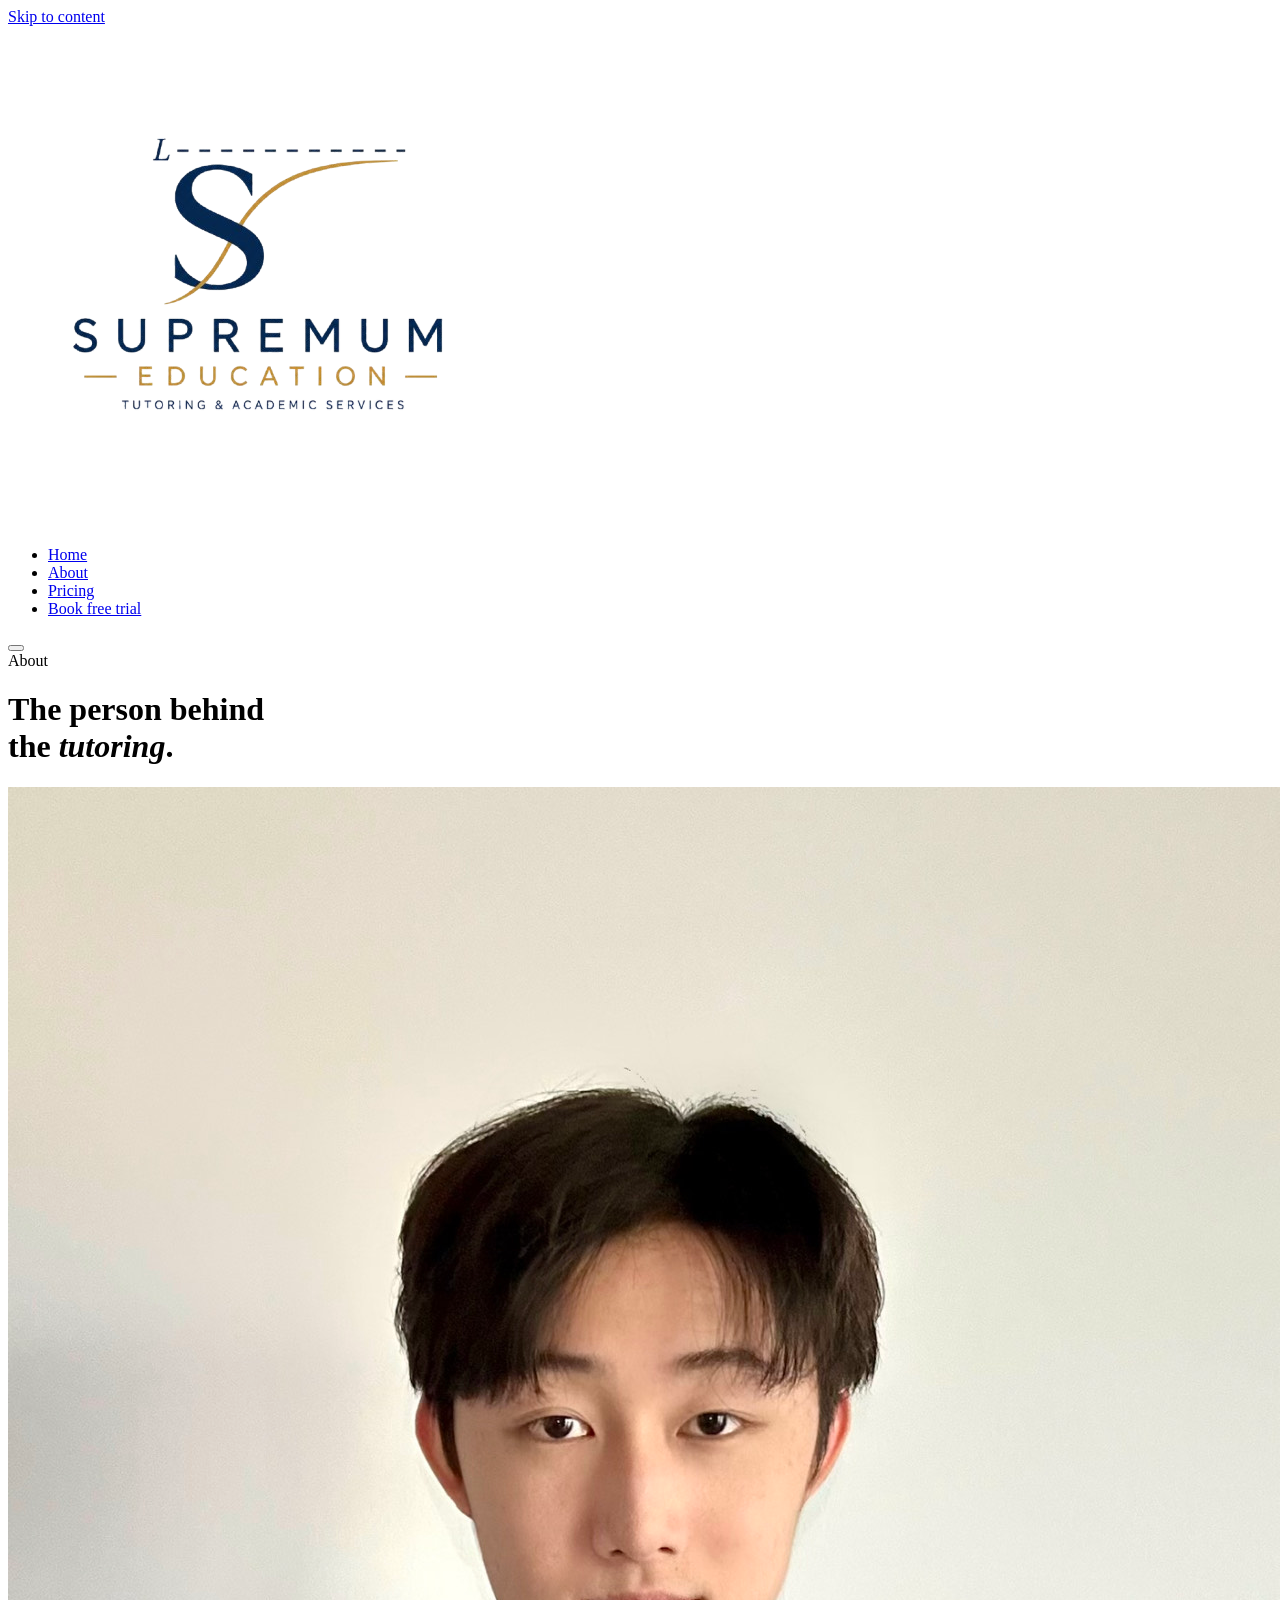
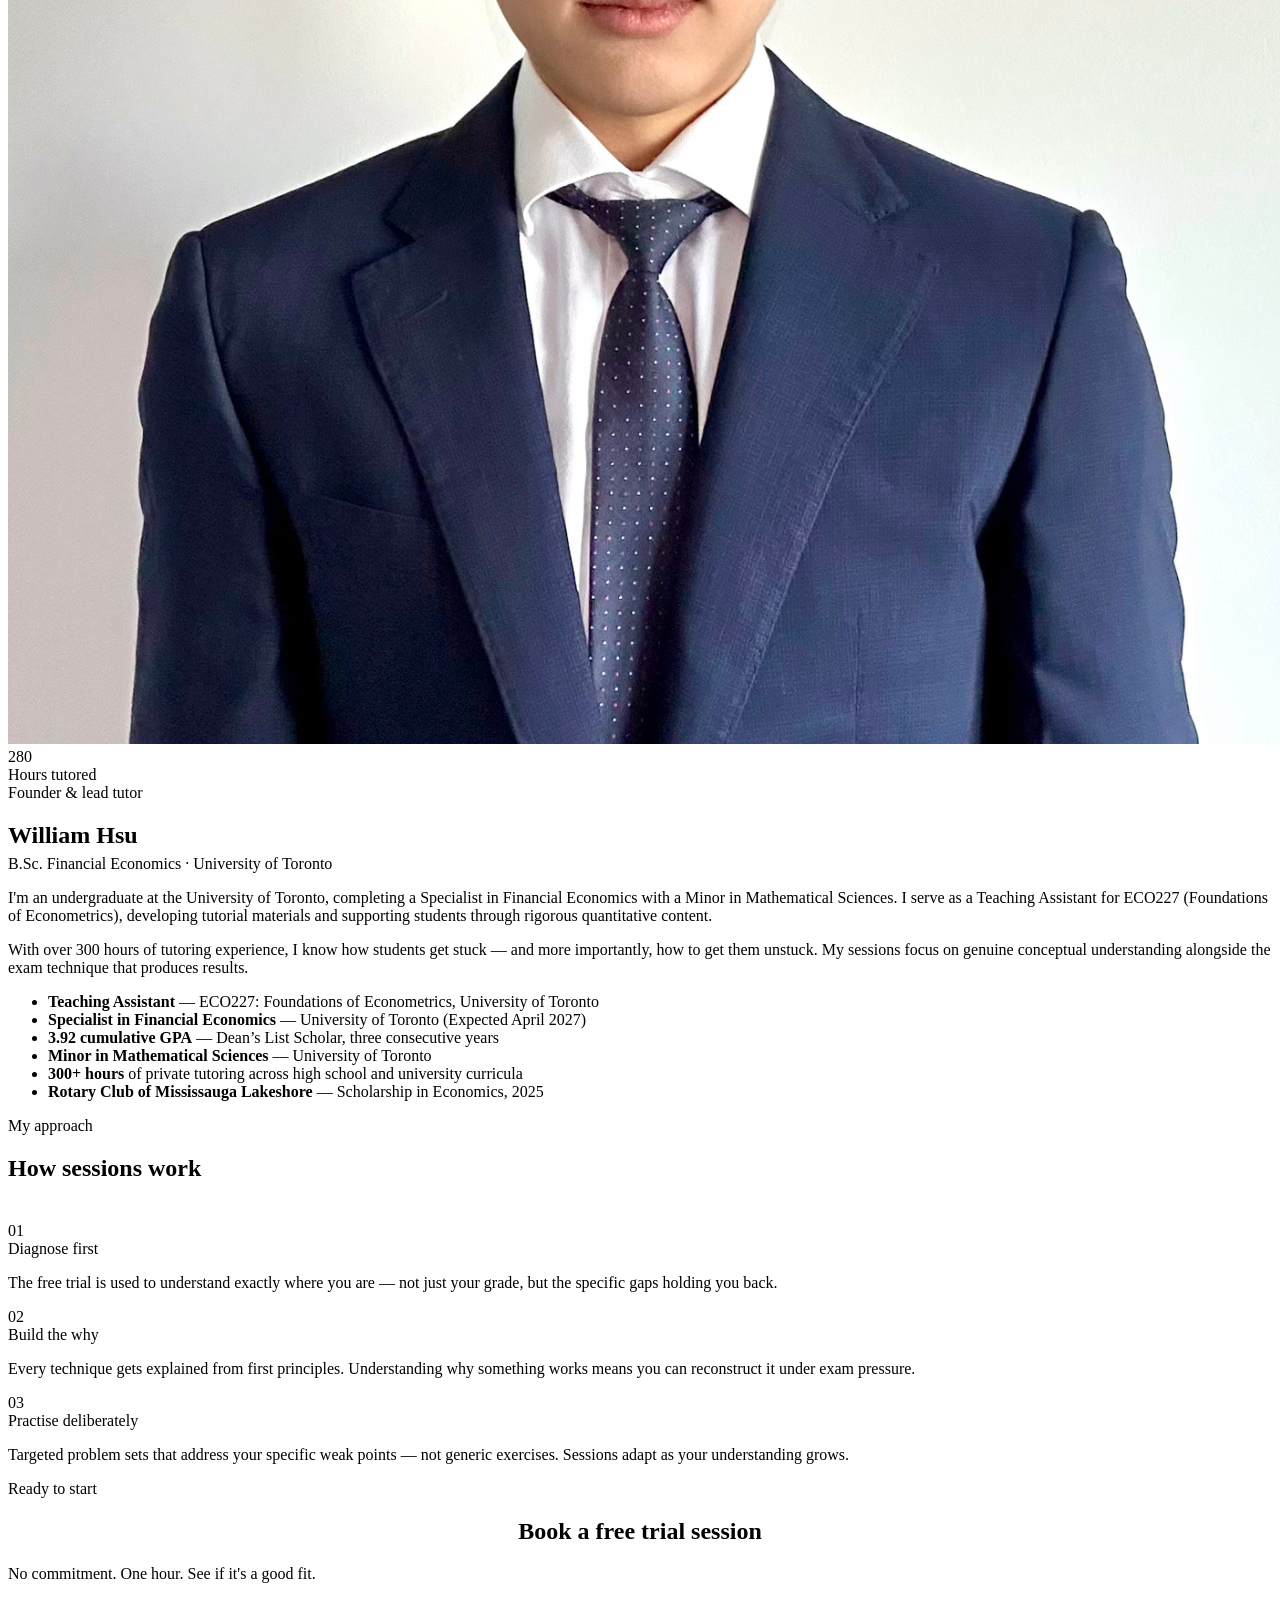
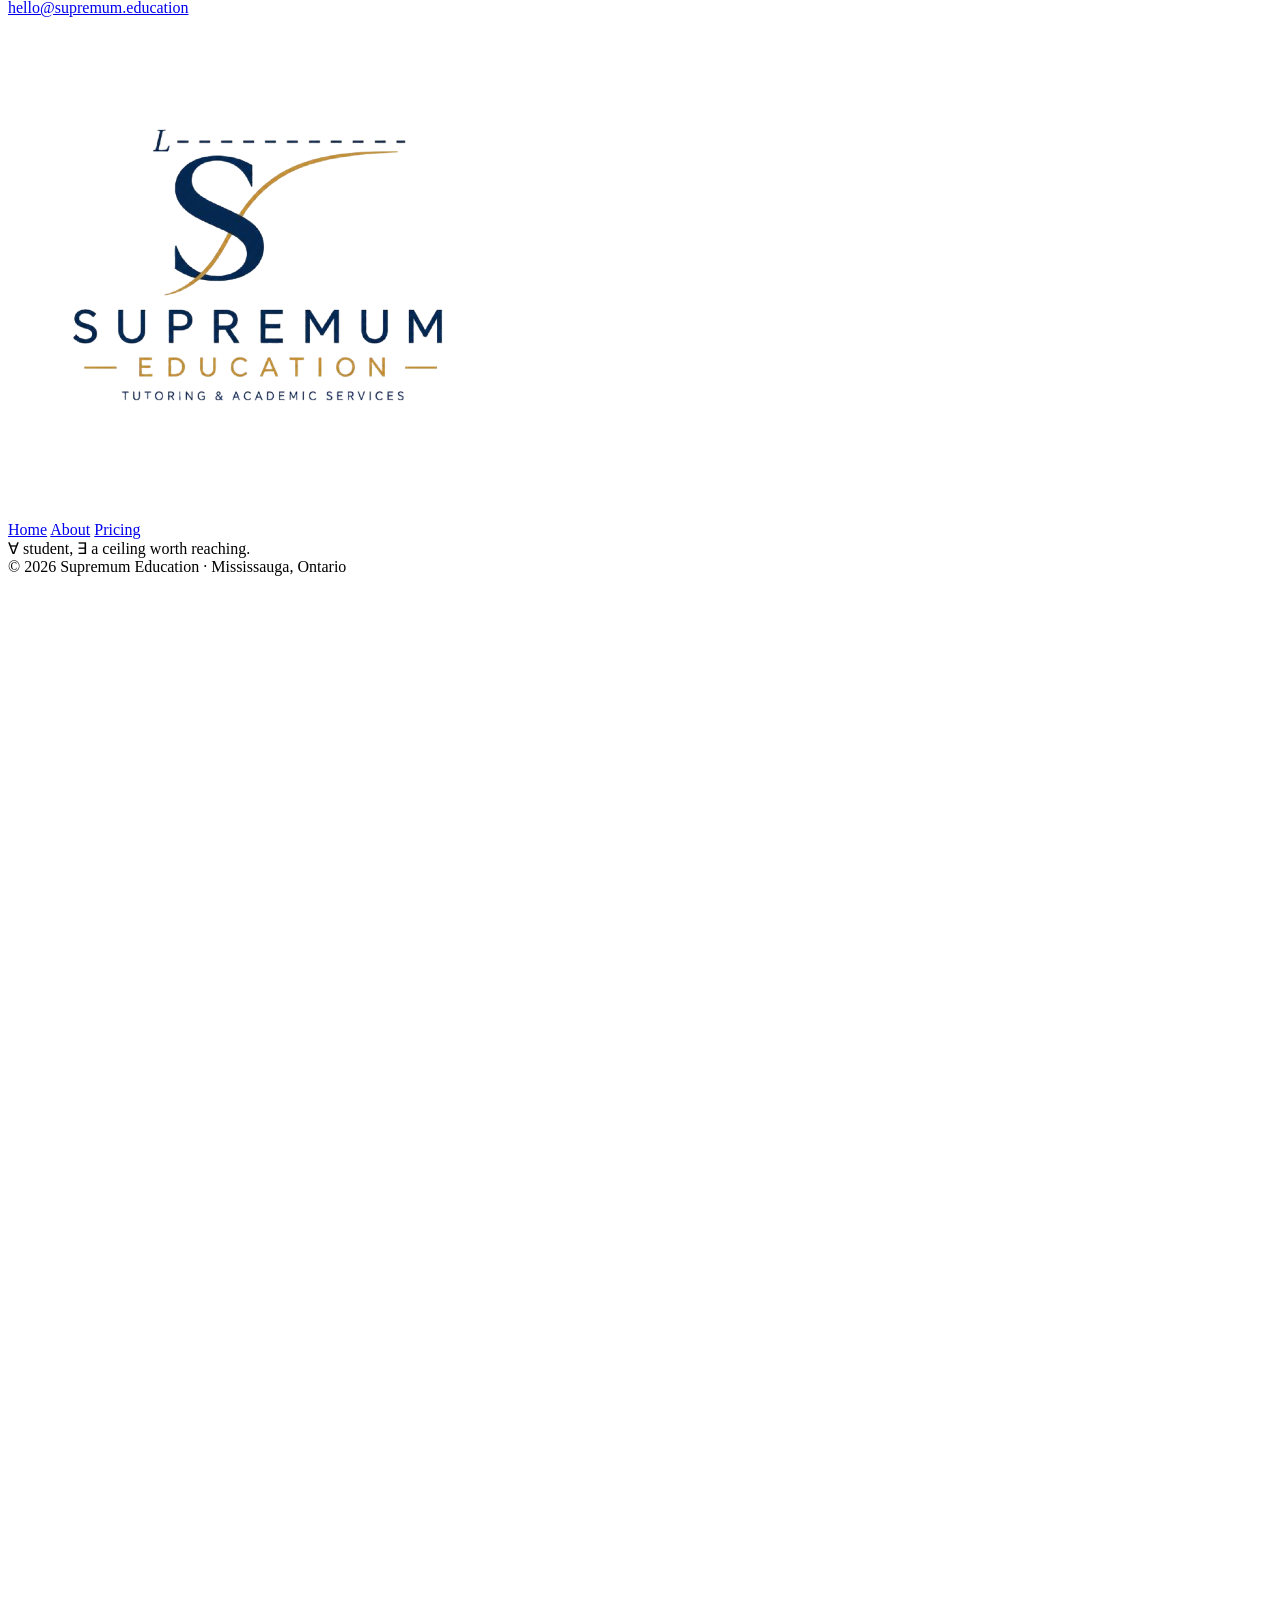
==== commit 567be5da: "Update index.html" ====
--- a/about/index.html
+++ b/about/index.html
@@ -9,9 +9,22 @@
     <link rel="preconnect" href="https://fonts.googleapis.com">
     <link rel="preconnect" href="https://fonts.gstatic.com" crossorigin>
     <link href="https://fonts.googleapis.com/css2?family=Cormorant+Garamond:ital,wght@0,300;0,400;0,500;0,600;0,700;1,400;1,500&family=Outfit:wght@300;400;500;600&display=swap" rel="stylesheet">
+    <!-- Open Graph / social share -->
+    <meta property="og:type" content="website">
+    <meta property="og:title" content="About | Supremum Education">
+    <meta property="og:description" content="Meet William Hsu — University of Toronto Teaching Assistant, 3.92 GPA, Dean's List Scholar, and founder of Supremum Education.">
+    <meta property="og:url" content="https://supremum.education/about/">
+    <meta property="og:image" content="https://supremum.education/og-image.png">
+    <meta property="og:site_name" content="Supremum Education">
+    <meta name="twitter:card" content="summary_large_image">
+    <meta name="twitter:title" content="About | Supremum Education">
+    <meta name="twitter:description" content="Meet William Hsu — University of Toronto Teaching Assistant, 3.92 GPA, Dean's List Scholar, and founder of Supremum Education.">
+    <meta name="twitter:image" content="https://supremum.education/og-image.png">
+    <link rel="canonical" href="https://supremum.education/about/">
     <link rel="stylesheet" href="../style.css">
 </head>
 <body>
+<a href="#home" class="skip-link">Skip to content</a>
 
 <div id="scroll-progress"></div>
 
@@ -100,7 +113,7 @@
     <h2 class="section-h2 reveal d1" style="text-align:center;">Book a free trial session</h2>
     <p class="reveal d2">No commitment. One hour. See if it's a good fit.</p>
     <div class="reveal d3">
-        <a href="mailto:hello@supremum.education" class="btn-gold">hello@supremum.education</a>
+        <a href="mailto:hello@supremum.education?subject=Free%20Trial%20Session%20%E2%80%94%20Supremum%20Education&body=Hi%20William%2C%0A%0AI%27d%20like%20to%20book%20a%20free%20trial%20session.%0A%0AStudent%20name%3A%20%0ASubject%2Fcourse%3A%20%0AGrade%20or%20year%3A%20%0AA%20few%20times%20that%20work%3A%20%0A%0AThanks%21" class="btn-gold">hello@supremum.education</a>
     </div>
 </section>
 
@@ -112,7 +125,8 @@
             <a href="/about/">About</a>
             <a href="/pricing/">Pricing</a>
         </div>
-        <div class="footer-copy">© 2025 Supremum Education · Mississauga, Ontario</div>
+        <div class="footer-math">∀ student, ∃ a ceiling worth reaching.</div>
+        <div class="footer-copy">© 2026 Supremum Education · Mississauga, Ontario</div>
     </div>
 </footer>
 
@@ -120,20 +134,16 @@
 
 
 
-<!-- Curve spine — full-width weave, ends at Get Started -->
+<!-- Curve spine — route-aware line, path computed from real layout -->
 <div id="curve-spine" aria-hidden="true">
-    <svg width="100%" height="100%" viewBox="0 0 100 1000" preserveAspectRatio="none"
-         fill="none" xmlns="http://www.w3.org/2000/svg">
-        <path class="spine-glow"
-              d="M50 5 C95 90 5 170 50 250 C95 330 5 410 50 490 C95 570 5 650 50 730 C92 805 12 880 50 995"
-              stroke="rgba(201,168,76,0.08)" stroke-width="9" fill="none"
-              stroke-linecap="round" vector-effect="non-scaling-stroke"/>
-        <path id="spinePath"
-              d="M50 5 C95 90 5 170 50 250 C95 330 5 410 50 490 C95 570 5 650 50 730 C92 805 12 880 50 995"
-              stroke="rgba(201,168,76,0.35)" stroke-width="2" fill="none"
-              stroke-linecap="round" vector-effect="non-scaling-stroke"/>
+    <svg id="spineSvg" width="100%" height="100%" fill="none" xmlns="http://www.w3.org/2000/svg">
+        <path class="spine-glow" d=""
+              stroke="rgba(201,168,76,0.08)" stroke-width="9" fill="none" stroke-linecap="round"/>
+        <path id="spinePath" d=""
+              stroke="rgba(201,168,76,0.4)" stroke-width="2" fill="none" stroke-linecap="round"/>
     </svg>
     <div id="spineDotEl"></div>
+</div>
 </div>
 
 <script src="../main.js"></script>
